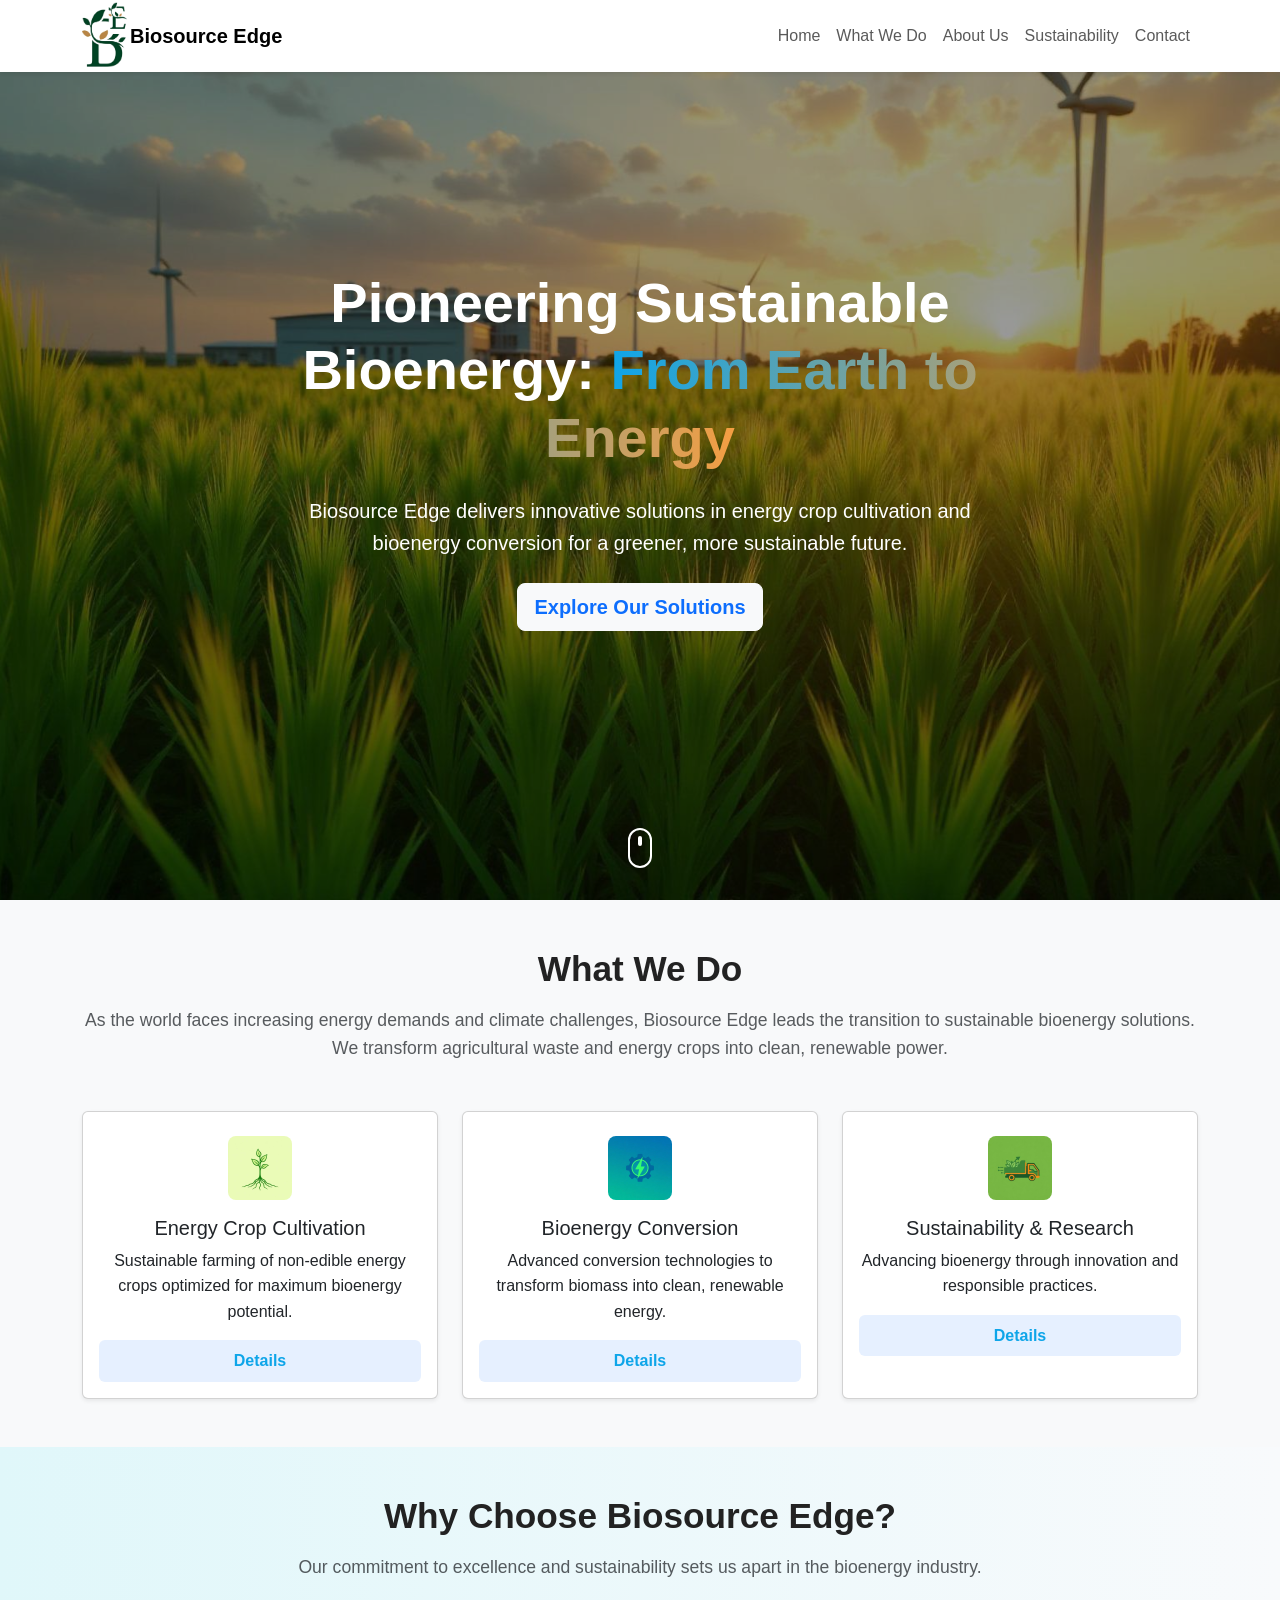
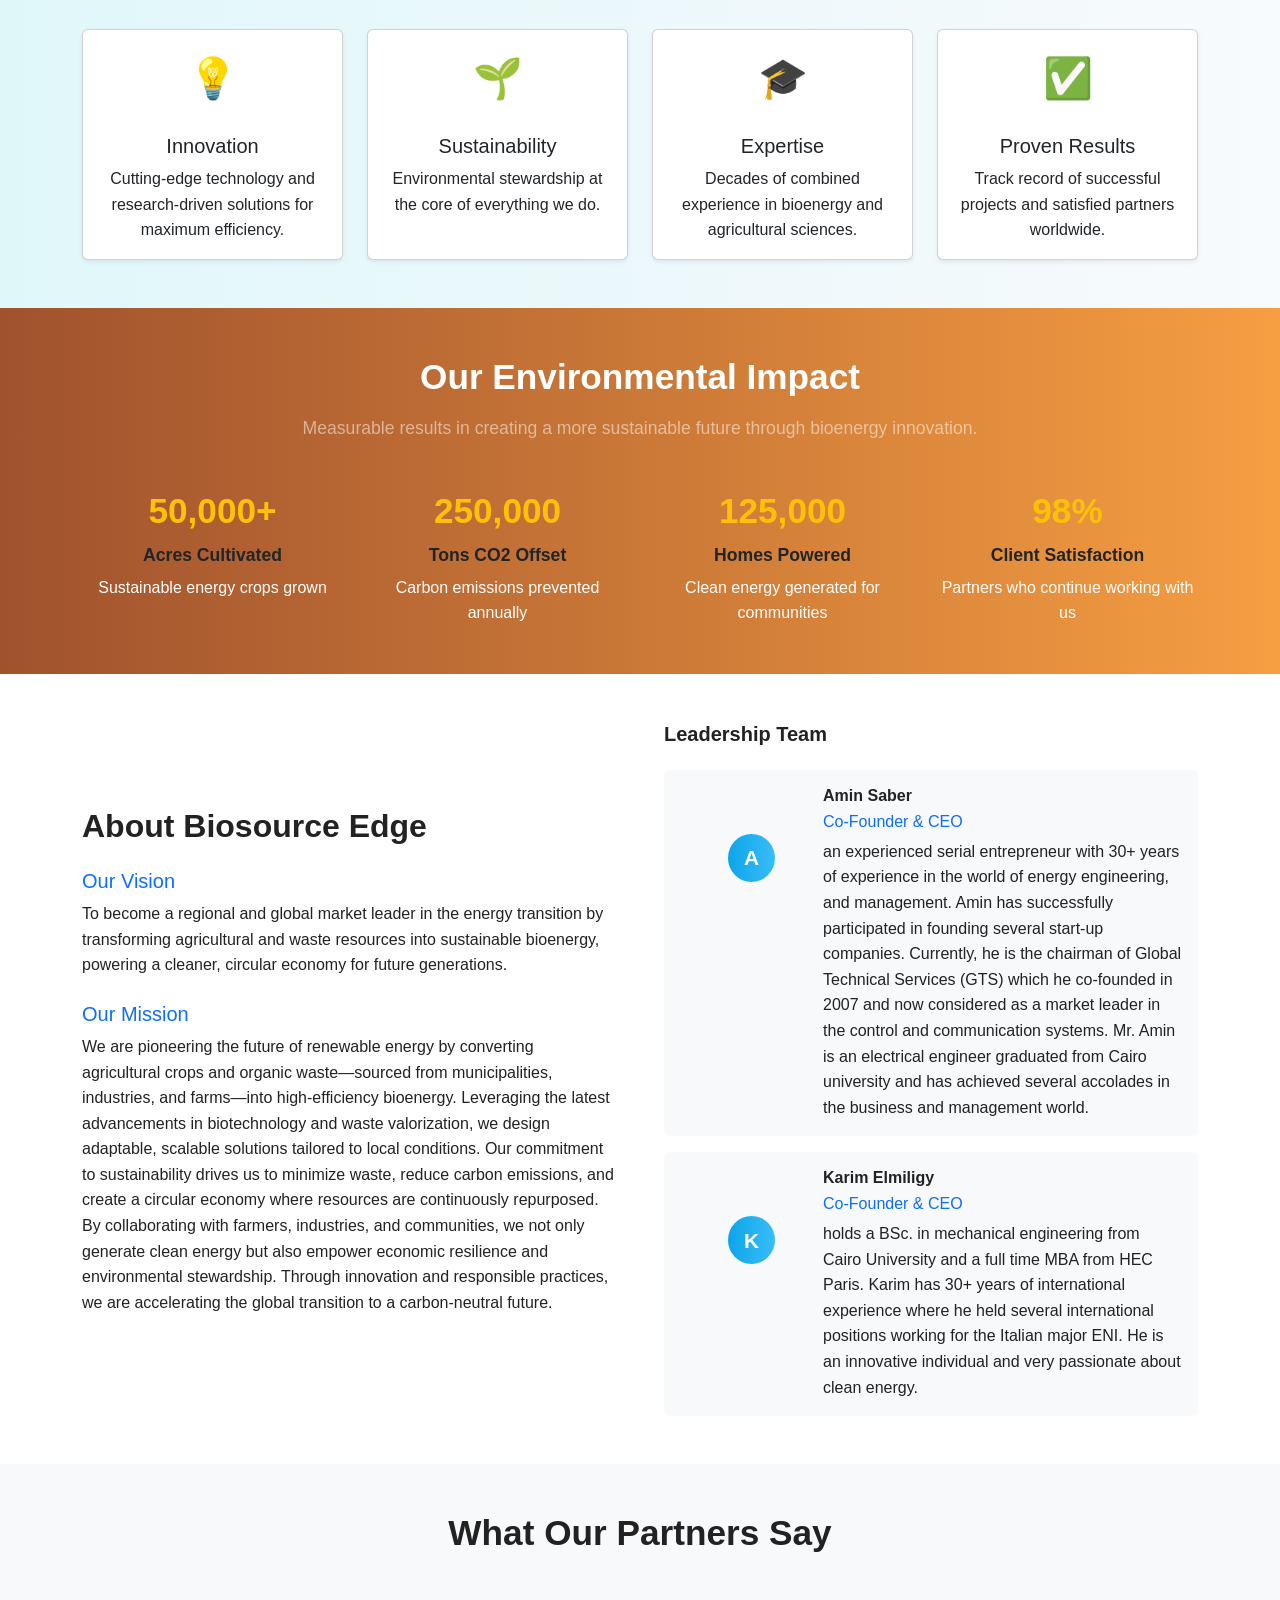
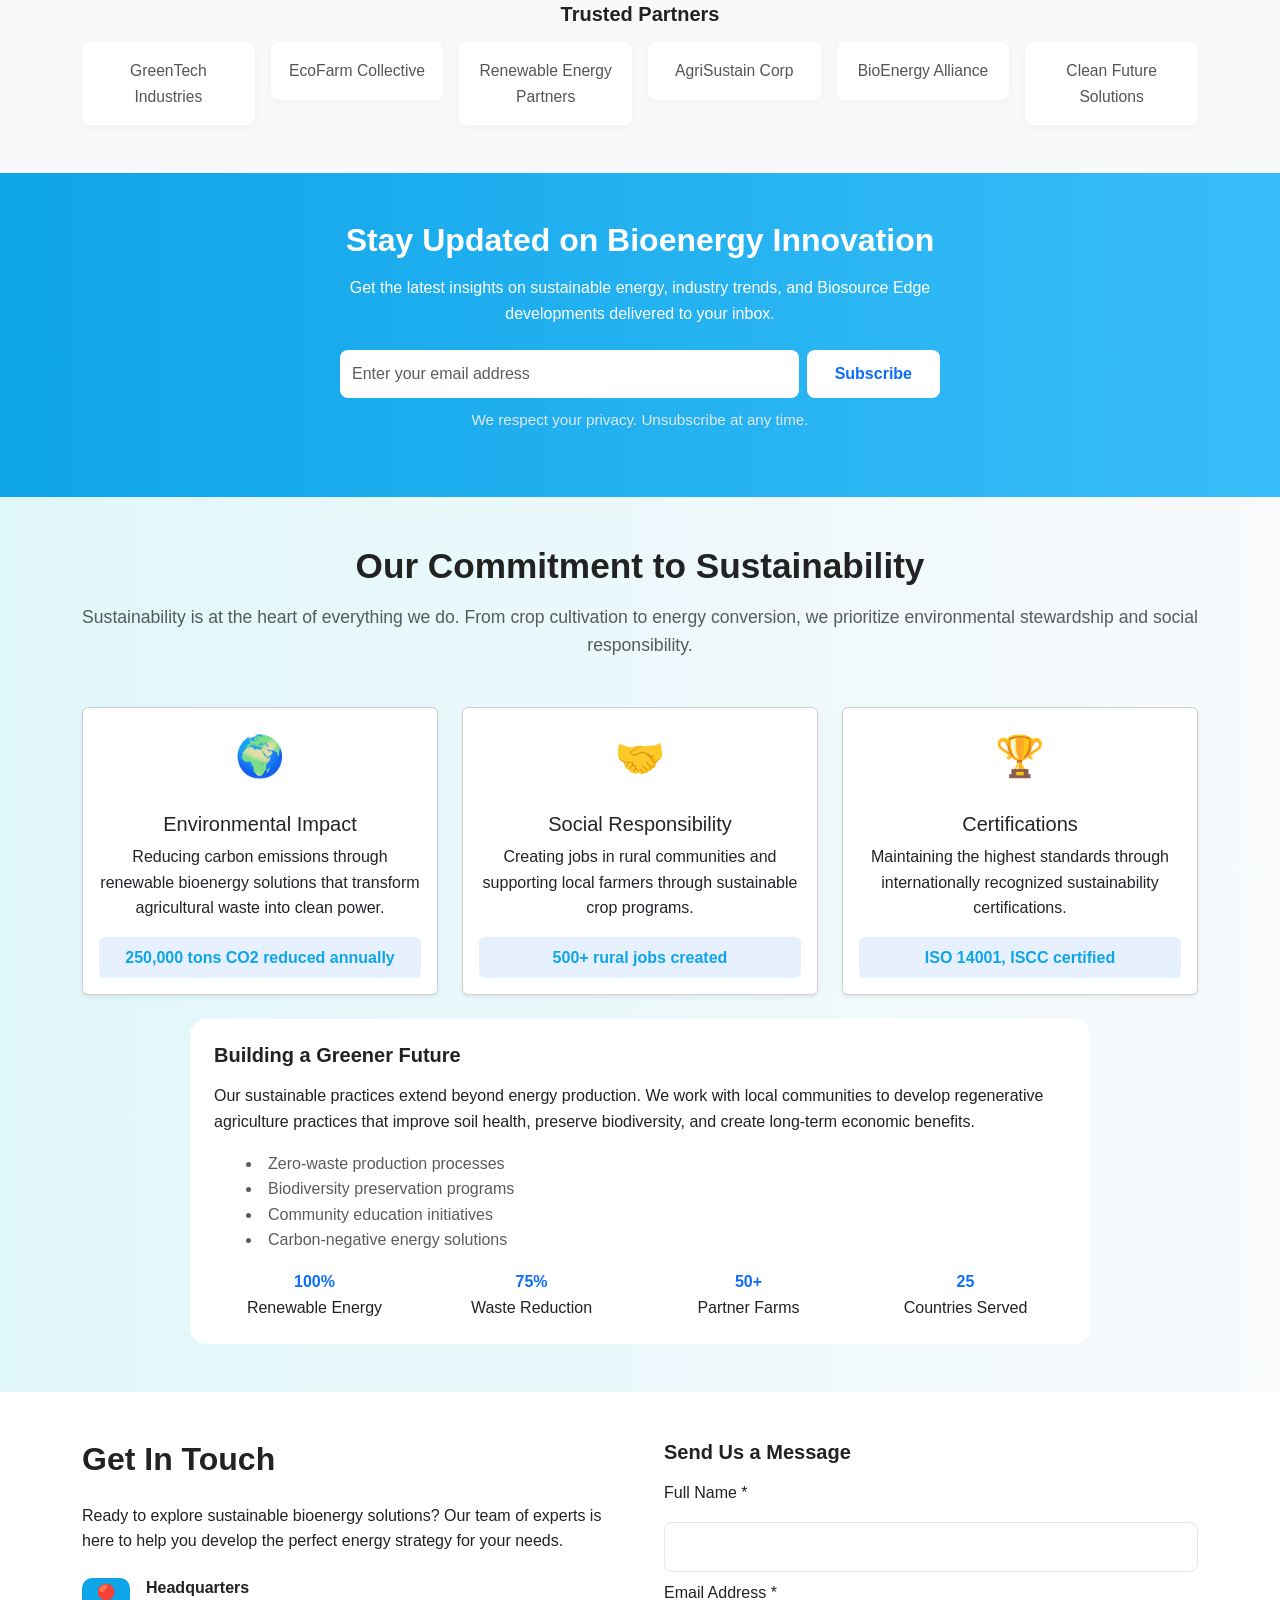
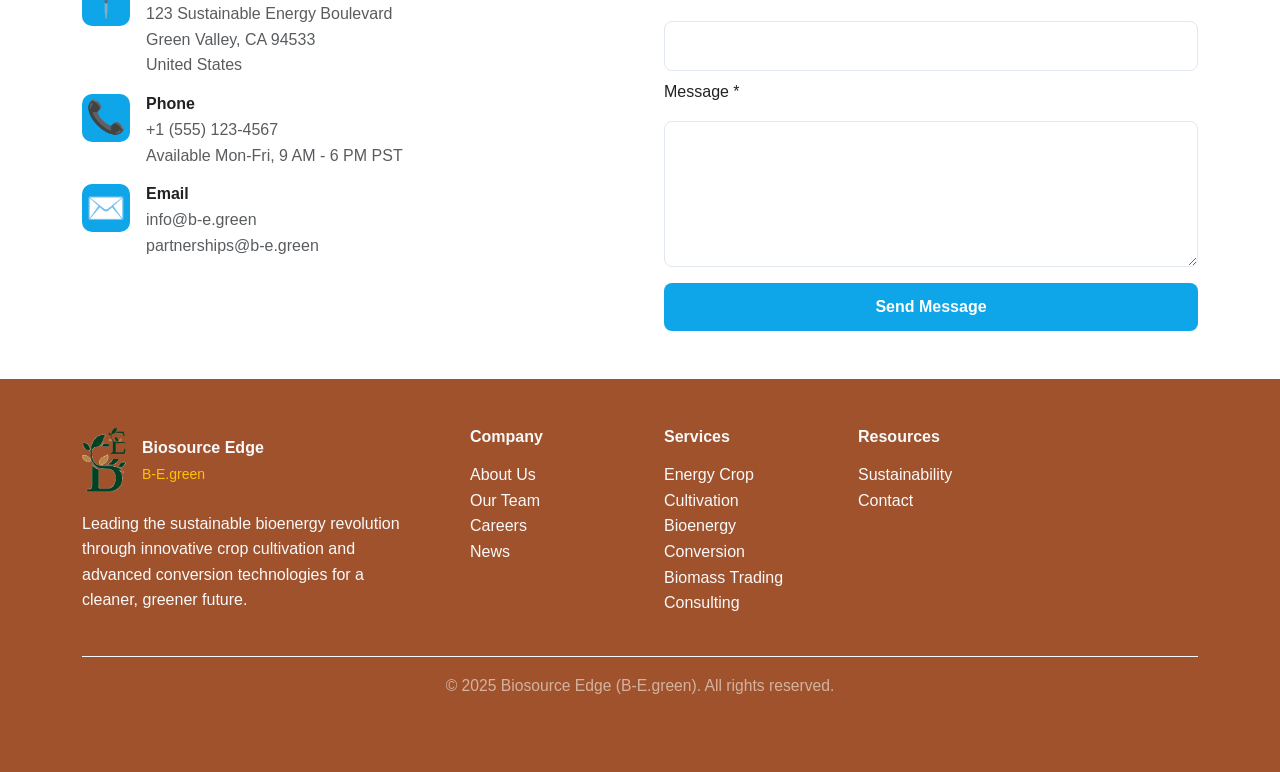
==== docs/index.html @ 40abf9aa "docs uploaded" ====
<!DOCTYPE html>
<html lang="en">

<head>
    <meta charset="UTF-8">
    <meta name="viewport" content="width=device-width, initial-scale=1.0">
    <title>Bioenergy Bloom</title>
    <!-- Bootstrap CSS -->
    <link href="https://cdn.jsdelivr.net/npm/bootstrap@5.3.2/dist/css/bootstrap.min.css" rel="stylesheet">
    
    <!-- Bootstrap Icons -->
    <link rel="stylesheet" href="https://cdn.jsdelivr.net/npm/bootstrap-icons@1.10.0/font/bootstrap-icons.css">
    <link rel="stylesheet" href="styles.css">
</head>

<body>
    <!-- Navigation Bar (Bootstrap) -->
    <nav class="navbar navbar-expand-lg bg-white shadow-sm fixed-top">
        <div class="container">
            <a class="navbar-brand d-flex align-items-center" href="#home">
                <!-- <span class="logo me-2">BE</span> -->
                <img src="assets/Biosource Logo.png" class="card-img-top mx-auto " alt="BE" style="width: 3rem;">
                <span>
                    <span class="fw-bold">Biosource Edge</span><br>
                    <!-- <span class="text-primary small">B-E.green</span> -->
                </span>
            </a>
            <button class="navbar-toggler" type="button" data-bs-toggle="collapse" data-bs-target="#mainNavbar"
                aria-controls="mainNavbar" aria-expanded="false" aria-label="Toggle navigation">
                <span class="navbar-toggler-icon"></span>
            </button>
            <div class="collapse navbar-collapse" id="mainNavbar">
                <ul class="navbar-nav ms-auto mb-2 mb-lg-0">
                    <li class="nav-item"><a class="nav-link" href="#home">Home</a></li>
                    <li class="nav-item"><a class="nav-link" href="#services">What We Do</a></li>
                    <li class="nav-item"><a class="nav-link" href="#about">About Us</a></li>
                    <li class="nav-item"><a class="nav-link" href="#sustainability">Sustainability</a></li>
                    <li class="nav-item"><a class="nav-link" href="#contact">Contact</a></li>
                </ul>
            </div>
        </div>
    </nav>

    <!-- Hero Section (Bootstrap) -->
    <section id="home" class="hero-section d-flex align-items-center justify-content-center"
        style="background-image: url('assets/hero-bioenergy.jpg');">
        <div class="hero-overlay"></div>
        <div class="container position-relative z-2 text-center text-white py-5">
            <div class="mx-auto" style="max-width: 700px;">
                <h1 class="display-4 fw-bold mb-4">Pioneering Sustainable Bioenergy: <span class="text-gradient">From
                        Earth to Energy</span></h1>
                <p class="lead mb-4">Biosource Edge delivers innovative solutions in energy crop cultivation and
                    bioenergy conversion for a greener, more sustainable future.</p>
                <button onclick="document.getElementById('services').scrollIntoView({behavior: 'smooth'});"
                    class="btn btn-lg btn-light text-primary fw-semibold">Explore Our Solutions</button>
            </div>
        </div>
        <div class="scroll-indicator">
            <div class="mouse">
                <div class="mouse-dot"></div>
            </div>
        </div>
    </section>

    <!-- Services Section (Bootstrap) -->
    <section id="services" class="services-section py-5 bg-light">
        <div class="container">
            <div class="section-header mb-5 text-center">
                <h2 class="fw-bold mb-3">What We Do</h2>
                <p class="text-muted">As the world faces increasing energy demands and climate challenges, Biosource
                    Edge leads the transition to sustainable bioenergy solutions. We transform agricultural waste and
                    energy crops into clean, renewable power.</p>
            </div>
            <div class="row g-4">
                <div class="col-md-6 col-lg-4">
                    <div class="card h-100 text-center shadow-sm">
                        <img src="assets/icon-cultivation.jpg" class="card-img-top mx-auto mt-4"
                            alt="Energy Crop Cultivation"
                            style="width:64px;height:64px;object-fit:cover;border-radius:8px;">
                        <div class="card-body">
                            <h5 class="card-title">Energy Crop Cultivation</h5>
                            <p class="card-text">Sustainable farming of non-edible energy crops optimized for maximum
                                bioenergy potential.</p>
                            <div class="sustainability-metrics bg-primary bg-opacity-10 rounded p-2 mt-2 fw-semibold" data-bs-toggle="modal" data-bs-target="#energyCropsModal">
                                Details</div>
                        </div>
                    </div>
                </div>
                <div class="col-md-6 col-lg-4">
                    <div class="card h-100 text-center shadow-sm">
                        <img src="assets/icon-conversion.jpg" class="card-img-top mx-auto mt-4"
                            alt="Bioenergy Conversion"
                            style="width:64px;height:64px;object-fit:cover;border-radius:8px;">
                        <div class="card-body">
                            <h5 class="card-title">Bioenergy Conversion</h5>
                            <p class="card-text">Advanced conversion technologies to transform biomass into clean,
                                renewable energy.</p>
                            <div class="sustainability-metrics bg-primary bg-opacity-10 rounded p-2 mt-2 fw-semibold" data-bs-toggle="modal" data-bs-target="#biomassEnergyModal">
                                Details</div>
                        </div>
                    </div>
                </div>
                <div class="col-md-6 col-lg-4">
                    <div class="card h-100 text-center shadow-sm">
                        <img src="assets/icon-supply.jpg" class="card-img-top mx-auto mt-4"
                            alt="Sustainability & Research"
                            style="width:64px;height:64px;object-fit:cover;border-radius:8px;">
                        <div class="card-body">
                            <h5 class="card-title">Sustainability & Research</h5>
                            <p class="card-text">Advancing bioenergy through innovation and responsible practices.</p>
                            <div class="sustainability-metrics bg-primary bg-opacity-10 rounded p-2 mt-2 fw-semibold" data-bs-toggle="modal" data-bs-target="#sustainabilityModal">
                                Details</div>
                        </div>
                    </div>
                </div>
                <!-- <div class="col-md-6 col-lg-3">
                    <div class="card h-100 text-center shadow-sm">
                        <img src="assets/icon-consulting.jpg" class="card-img-top mx-auto mt-4"
                            alt="Project Development & Consulting"
                            style="width:64px;height:64px;object-fit:cover;border-radius:8px;">
                        <div class="card-body">
                            <h5 class="card-title">Project Development & Consulting</h5>
                            <p class="card-text">Expert consulting services for bioenergy project development and
                                implementation.</p>
                            <div class="sustainability-metrics bg-primary bg-opacity-10 rounded p-2 mt-2 fw-semibold">
                                Details</div>
                        </div>
                    </div>
                </div> -->
            </div>
        </div>
    </section>

    <!-- Why Choose Us Section (Bootstrap) -->
    <section class="why-choose-section py-5 bg-white">
        <div class="container">
            <div class="section-header mb-5 text-center">
                <h2 class="fw-bold mb-3">Why Choose Biosource Edge?</h2>
                <p class="text-muted">Our commitment to excellence and sustainability sets us apart in the bioenergy
                    industry.</p>
            </div>
            <div class="row g-4">
                <div class="col-md-6 col-lg-3">
                    <div class="card h-100 text-center shadow-sm">
                        <div class="feature-icon display-5 mt-4">💡</div>
                        <div class="card-body">
                            <h5 class="card-title">Innovation</h5>
                            <p class="card-text">Cutting-edge technology and research-driven solutions for maximum
                                efficiency.</p>
                        </div>
                    </div>
                </div>
                <div class="col-md-6 col-lg-3">
                    <div class="card h-100 text-center shadow-sm">
                        <div class="feature-icon display-5 mt-4">🌱</div>
                        <div class="card-body">
                            <h5 class="card-title">Sustainability</h5>
                            <p class="card-text">Environmental stewardship at the core of everything we do.</p>
                        </div>
                    </div>
                </div>
                <div class="col-md-6 col-lg-3">
                    <div class="card h-100 text-center shadow-sm">
                        <div class="feature-icon display-5 mt-4">🎓</div>
                        <div class="card-body">
                            <h5 class="card-title">Expertise</h5>
                            <p class="card-text">Decades of combined experience in bioenergy and agricultural sciences.
                            </p>
                        </div>
                    </div>
                </div>
                <div class="col-md-6 col-lg-3">
                    <div class="card h-100 text-center shadow-sm">
                        <div class="feature-icon display-5 mt-4">✅</div>
                        <div class="card-body">
                            <h5 class="card-title">Proven Results</h5>
                            <p class="card-text">Track record of successful projects and satisfied partners worldwide.
                            </p>
                        </div>
                    </div>
                </div>
            </div>
        </div>
    </section>

    <!-- Impact Section (Bootstrap) -->
    <section class="impact-section py-5 text-white"
        style="background: linear-gradient(90deg, #a0522d 0%, #f59e42 100%);">
        <div class="container">
            <div class="section-header mb-5 text-center">
                <h2 class="fw-bold mb-3">Our Environmental Impact</h2>
                <p class="text-white-50">Measurable results in creating a more sustainable future through bioenergy
                    innovation.</p>
            </div>
            <div class="row g-4">
                <div class="col-md-6 col-lg-3">
                    <div class="card h-100 text-center bg-transparent border-0">
                        <div class="impact-number display-5 fw-bold text-warning">50,000+</div>
                        <div class="impact-label fw-semibold">Acres Cultivated</div>
                        <div class="impact-desc">Sustainable energy crops grown</div>
                    </div>
                </div>
                <div class="col-md-6 col-lg-3">
                    <div class="card h-100 text-center bg-transparent border-0">
                        <div class="impact-number display-5 fw-bold text-warning">250,000</div>
                        <div class="impact-label fw-semibold">Tons CO2 Offset</div>
                        <div class="impact-desc">Carbon emissions prevented annually</div>
                    </div>
                </div>
                <div class="col-md-6 col-lg-3">
                    <div class="card h-100 text-center bg-transparent border-0">
                        <div class="impact-number display-5 fw-bold text-warning">125,000</div>
                        <div class="impact-label fw-semibold">Homes Powered</div>
                        <div class="impact-desc">Clean energy generated for communities</div>
                    </div>
                </div>
                <div class="col-md-6 col-lg-3">
                    <div class="card h-100 text-center bg-transparent border-0">
                        <div class="impact-number display-5 fw-bold text-warning">98%</div>
                        <div class="impact-label fw-semibold">Client Satisfaction</div>
                        <div class="impact-desc">Partners who continue working with us</div>
                    </div>
                </div>
            </div>
        </div>
    </section>

    <!-- About Section (Bootstrap) -->
    <section id="about" class="about-section py-5 bg-white">
        <div class="container">
            <div class="row g-5 align-items-center">
                <div class="col-lg-6">
                    <h2 class="fw-bold mb-4">About Biosource Edge</h2>
                    <div class="mb-4">
                        <h5 class="text-primary mb-2">Our Vision</h5>
                        <p>To become a regional and global market leader in the energy transition by transforming agricultural and waste resources into sustainable bioenergy, powering a cleaner, circular economy for future generations.</p>
                    </div>
                    <div>
                        <h5 class="text-primary mb-2">Our Mission</h5>
                        <p>We are pioneering the future of renewable energy by converting agricultural crops and organic waste—sourced from municipalities, industries, and farms—into high-efficiency bioenergy. Leveraging the latest advancements in biotechnology and waste valorization, we design adaptable, scalable solutions tailored to local conditions. Our commitment to sustainability drives us to minimize waste, reduce carbon emissions, and create a circular economy where resources are continuously repurposed. By collaborating with farmers, industries, and communities, we not only generate clean energy but also empower economic resilience and environmental stewardship. Through innovation and responsible practices, we are accelerating the global transition to a carbon-neutral future.</p>
                    </div>
                </div>
                <div class="col-lg-6">
                    <h5 class="fw-bold mb-4">Leadership Team</h5>
                    <div class="d-flex align-items-start mb-3 bg-light rounded p-3">
                        <div class="team-avatar m-5">A</div>
                        <div>
                            <h6 class="fw-semibold mb-1">Amin Saber</h6>
                            <div class="text-primary mb-1">Co-Founder & CEO</div>
                            <div>an experienced serial entrepreneur with 30+ years of experience in the world of energy engineering, and management. Amin has successfully participated in founding several start-up companies. Currently, he is the chairman of Global Technical Services (GTS) which he co-founded in 2007 and now considered as a market leader in the control and communication systems.  Mr. Amin is an electrical engineer graduated from Cairo university and has achieved several accolades in the business and management world.</div>
                        </div>
                    </div>
                    <div class="d-flex align-items-start bg-light rounded p-3">
                        <div class="team-avatar m-5">K</div>
                        <div>
                            <h6 class="fw-semibold mb-1">Karim Elmiligy</h6>
                            <div class="text-primary mb-1">Co-Founder & CEO</div>
                            <div>holds a BSc. in mechanical engineering from Cairo University and a full time MBA from HEC Paris. Karim has 30+ years of international experience where he held several international positions working for the Italian major ENI. He is an innovative individual and very passionate about clean energy.</div>
                        </div>
                    </div>
                </div>
            </div>
        </div>
    </section>

    <!-- Testimonials Section (Bootstrap) -->
    <section class="testimonials-section py-5 bg-light">
        <div class="container">
            <div class="section-header mb-5 text-center">
                <h2 class="fw-bold mb-3">What Our Partners Say</h2>
                <!-- <p class="text-muted">Hear from the organizations we've helped transform their energy future.</p> -->
            </div>
            <!-- <div class="row g-4 mb-4">
                <div class="col-md-4">
                    <div class="card h-100 shadow-sm">
                        <div class="card-body">
                            <div class="testimonial-rating text-warning mb-2">★★★★★</div>
                            <p class="card-text">"Biosource Edge transformed our agricultural waste into a valuable
                                energy resource. Their expertise and professionalism exceeded our expectations."</p>
                            <div class="testimonial-author mt-3">Sarah Johnson<br><span
                                    class="testimonial-company text-primary">GreenTech Industries</span></div>
                        </div>
                    </div>
                </div>
                <div class="col-md-4">
                    <div class="card h-100 shadow-sm">
                        <div class="card-body">
                            <div class="testimonial-rating text-warning mb-2">★★★★★</div>
                            <p class="card-text">"The sustainable solutions provided by Biosource Edge have
                                significantly reduced our carbon footprint while improving our bottom line."</p>
                            <div class="testimonial-author mt-3">Michael Chen<br><span
                                    class="testimonial-company text-primary">EcoFarm Collective</span></div>
                        </div>
                    </div>
                </div>
                <div class="col-md-4">
                    <div class="card h-100 shadow-sm">
                        <div class="card-body">
                            <div class="testimonial-rating text-warning mb-2">★★★★★</div>
                            <p class="card-text">"Their innovative approach to bioenergy conversion has revolutionized
                                how we think about renewable energy in agriculture."</p>
                            <div class="testimonial-author mt-3">Dr. Amanda Rodriguez<br><span
                                    class="testimonial-company text-primary">Sustainable Energy Research
                                    Institute</span></div>
                        </div>
                    </div>
                </div>
            </div> -->
            <div class="partners-section text-center">
                <h5 class="fw-bold mb-3">Trusted Partners</h5>
                <div class="row g-3 justify-content-center">
                    <div class="col-6 col-md-2">
                        <div class="partner-card">GreenTech Industries</div>
                    </div>
                    <div class="col-6 col-md-2">
                        <div class="partner-card">EcoFarm Collective</div>
                    </div>
                    <div class="col-6 col-md-2">
                        <div class="partner-card">Renewable Energy Partners</div>
                    </div>
                    <div class="col-6 col-md-2">
                        <div class="partner-card">AgriSustain Corp</div>
                    </div>
                    <div class="col-6 col-md-2">
                        <div class="partner-card">BioEnergy Alliance</div>
                    </div>
                    <div class="col-6 col-md-2">
                        <div class="partner-card">Clean Future Solutions</div>
                    </div>
                </div>
            </div>
        </div>
    </section>

    <!-- News Section (Bootstrap) -->
    <!-- <section class="news-section py-5 bg-white">
        <div class="container">
            <div class="section-header mb-5 text-center">
                <h2 class="fw-bold mb-3">Latest News & Insights</h2>
                <p class="text-muted">Stay updated with our latest developments and industry insights.</p>
            </div>
            <div class="row g-4">
                <div class="col-md-4">
                    <div class="card h-100 shadow-sm cursor-pointer">
                        <div class="card-body">
                            <div class="news-category bg-primary text-white px-3 py-1 rounded-pill mb-2 d-inline-block">
                                Expansion</div>
                            <h5 class="card-title">Biosource Edge Expands Operations to Three New Regions</h5>
                            <p class="card-text">Our sustainable bioenergy solutions are now available in additional
                                markets, bringing clean energy closer to more communities.</p>
                            <div class="news-meta d-flex justify-content-between align-items-center">
                                <span class="text-muted">March 15, 2024</span>
                                <span class="text-primary read-more">Read More →</span>
                            </div>
                        </div>
                    </div>
                </div>
                <div class="col-md-4">
                    <div class="card h-100 shadow-sm cursor-pointer">
                        <div class="card-body">
                            <div class="news-category bg-primary text-white px-3 py-1 rounded-pill mb-2 d-inline-block">
                                Innovation</div>
                            <h5 class="card-title">Breakthrough in Energy Crop Yield Technology</h5>
                            <p class="card-text">New cultivation techniques increase biomass yield by 40% while
                                maintaining soil health and biodiversity.</p>
                            <div class="news-meta d-flex justify-content-between align-items-center">
                                <span class="text-muted">February 28, 2024</span>
                                <span class="text-primary read-more">Read More →</span>
                            </div>
                        </div>
                    </div>
                </div>
                <div class="col-md-4">
                    <div class="card h-100 shadow-sm cursor-pointer">
                        <div class="card-body">
                            <div class="news-category bg-primary text-white px-3 py-1 rounded-pill mb-2 d-inline-block">
                                Partnership</div>
                            <h5 class="card-title">Partnership with Leading Agricultural Universities</h5>
                            <p class="card-text">Collaborative research program launched to advance bioenergy conversion
                                efficiency and sustainability practices.</p>
                            <div class="news-meta d-flex justify-content-between align-items-center">
                                <span class="text-muted">February 10, 2024</span>
                                <span class="text-primary read-more">Read More →</span>
                            </div>
                        </div>
                    </div>
                </div>
            </div>
        </div>
    </section> -->

    <!-- Newsletter Section (Bootstrap) -->
    <section class="newsletter-section py-5 bg-primary text-white text-center">
        <div class="container">
            <div class="newsletter-content mx-auto" style="max-width:600px;">
                <h2 class="fw-bold mb-3">Stay Updated on Bioenergy Innovation</h2>
                <p class="mb-4">Get the latest insights on sustainable energy, industry trends, and Biosource Edge
                    developments delivered to your inbox.</p>
                <form id="newsletter-form" class="newsletter-form d-flex gap-2 justify-content-center mb-2">
                    <input type="email" id="newsletter-email" class="form-control"
                        placeholder="Enter your email address" required>
                    <button type="submit" class="btn btn-light text-primary fw-semibold">Subscribe</button>
                </form>
                <p class="newsletter-privacy small">We respect your privacy. Unsubscribe at any time.</p>
                <div id="newsletter-success" class="newsletter-success bg-white bg-opacity-10 rounded p-4 mt-3"
                    style="display:none;">
                    <div class="newsletter-check display-4 mb-2">✓</div>
                    <h3 class="fw-bold mb-2">Thank You!</h3>
                    <p>You've successfully subscribed to our newsletter.</p>
                </div>
            </div>
        </div>
    </section>

    <!-- Sustainability Section (Bootstrap) -->
    <section id="sustainability" class="sustainability-section py-5 bg-light">
        <div class="container">
            <div class="section-header mb-5 text-center">
                <h2 class="fw-bold mb-3">Our Commitment to Sustainability</h2>
                <p class="text-muted">Sustainability is at the heart of everything we do. From crop cultivation to
                    energy conversion, we prioritize environmental stewardship and social responsibility.</p>
            </div>
            <div class="row g-4 mb-4">
                <div class="col-md-4">
                    <div class="card h-100 text-center shadow-sm">
                        <div class="sustainability-icon display-5 mt-4">🌍</div>
                        <div class="card-body">
                            <h5 class="card-title">Environmental Impact</h5>
                            <p class="card-text">Reducing carbon emissions through renewable bioenergy solutions that
                                transform agricultural waste into clean power.</p>
                            <div class="sustainability-metrics bg-primary bg-opacity-10 rounded p-2 mt-2 fw-semibold">
                                250,000 tons CO2 reduced annually</div>
                        </div>
                    </div>
                </div>
                <div class="col-md-4">
                    <div class="card h-100 text-center shadow-sm">
                        <div class="sustainability-icon display-5 mt-4">🤝</div>
                        <div class="card-body">
                            <h5 class="card-title">Social Responsibility</h5>
                            <p class="card-text">Creating jobs in rural communities and supporting local farmers through
                                sustainable crop programs.</p>
                            <div class="sustainability-metrics bg-primary bg-opacity-10 rounded p-2 mt-2 fw-semibold">
                                500+ rural jobs created</div>
                        </div>
                    </div>
                </div>
                <div class="col-md-4">
                    <div class="card h-100 text-center shadow-sm">
                        <div class="sustainability-icon display-5 mt-4">🏆</div>
                        <div class="card-body">
                            <h5 class="card-title">Certifications</h5>
                            <p class="card-text">Maintaining the highest standards through internationally recognized
                                sustainability certifications.</p>
                            <div class="sustainability-metrics bg-primary bg-opacity-10 rounded p-2 mt-2 fw-semibold">
                                ISO 14001, ISCC certified</div>
                        </div>
                    </div>
                </div>
            </div>
            <div class="sustainability-impact bg-white rounded-4 p-4 mt-4 mx-auto" style="max-width:900px;">
                <h5 class="fw-bold mb-3">Building a Greener Future</h5>
                <p class="mb-3">Our sustainable practices extend beyond energy production. We work with local
                    communities to develop regenerative agriculture practices that improve soil health, preserve
                    biodiversity, and create long-term economic benefits.</p>
                <ul class="mb-3 text-muted">
                    <li>Zero-waste production processes</li>
                    <li>Biodiversity preservation programs</li>
                    <li>Community education initiatives</li>
                    <li>Carbon-negative energy solutions</li>
                </ul>
                <div class="row g-3">
                    <div class="col-6 col-md-3 text-center"><span class="fw-bold text-primary">100%</span><br>Renewable
                        Energy</div>
                    <div class="col-6 col-md-3 text-center"><span class="fw-bold text-primary">75%</span><br>Waste
                        Reduction</div>
                    <div class="col-6 col-md-3 text-center"><span class="fw-bold text-primary">50+</span><br>Partner
                        Farms</div>
                    <div class="col-6 col-md-3 text-center"><span class="fw-bold text-primary">25</span><br>Countries
                        Served</div>
                </div>
            </div>
        </div>
    </section>

    <!-- Contact Section (Bootstrap) -->
    <section id="contact" class="contact-section py-5 bg-white">
        <div class="container">
            <div class="row g-5">
                <div class="col-lg-6">
                    <h2 class="fw-bold mb-4">Get In Touch</h2>
                    <p class="mb-4">Ready to explore sustainable bioenergy solutions? Our team of experts is here to
                        help you develop the perfect energy strategy for your needs.</p>
                    <div class="contact-details mt-4">
                        <div class="d-flex align-items-start mb-3">
                            <div class="contact-icon me-3">📍</div>
                            <div>
                                <h6 class="fw-semibold mb-1">Headquarters</h6>
                                <div class="text-muted">123 Sustainable Energy Boulevard<br>Green Valley, CA
                                    94533<br>United States</div>
                            </div>
                        </div>
                        <div class="d-flex align-items-start mb-3">
                            <div class="contact-icon me-3">📞</div>
                            <div>
                                <h6 class="fw-semibold mb-1">Phone</h6>
                                <div class="text-muted">+1 (555) 123-4567<br>Available Mon-Fri, 9 AM - 6 PM PST</div>
                            </div>
                        </div>
                        <div class="d-flex align-items-start mb-3">
                            <div class="contact-icon me-3">✉️</div>
                            <div>
                                <h6 class="fw-semibold mb-1">Email</h6>
                                <div class="text-muted">info@b-e.green<br>partnerships@b-e.green</div>
                            </div>
                        </div>
                    </div>
                </div>
                <div class="col-lg-6">
                    <h5 class="fw-bold mb-3">Send Us a Message</h5>
                    <form id="contact-form" class="contact-form d-flex flex-column gap-2">
                        <label for="name" class="form-label">Full Name *</label>
                        <input type="text" id="name" name="name" class="form-control" required>
                        <label for="email" class="form-label">Email Address *</label>
                        <input type="email" id="email" name="email" class="form-control" required>
                        <label for="message" class="form-label">Message *</label>
                        <textarea id="message" name="message" rows="5" class="form-control" required></textarea>
                        <button type="submit" class="btn btn-primary fw-semibold mt-2">Send Message</button>
                    </form>
                    <div id="contact-success"
                        class="contact-success bg-primary bg-opacity-10 rounded p-4 mt-3 text-center"
                        style="display:none;">
                        <div class="contact-check display-4 mb-2 text-primary">✓</div>
                        <h4 class="fw-bold mb-2">Message Sent!</h4>
                        <p>Thank you for contacting us. We'll get back to you within 24 hours.</p>
                    </div>
                </div>
            </div>
        </div>
    </section>

    <!-- Footer Section (Bootstrap) -->
    <footer class="footer-section py-5 bg-brown text-light">
        <div class="container">
            <div class="row g-5 align-items-start">
                <div class="col-lg-4 mb-4 mb-lg-0">
                    <div class="footer-brand d-flex align-items-center mb-3">
                        <img src="assets/Biosource Logo.png" class="card-img-top " alt="BE" style="width: 3rem;">

                        <span>
                            <span class="fw-bold">Biosource Edge</span><br>
                            <span class="text-warning small">B-E.green</span>
                        </span>
                    </div>
                    <p>Leading the sustainable bioenergy revolution through innovative crop cultivation and advanced
                        conversion technologies for a cleaner, greener future.</p>
                    <!-- <div class="footer-social d-flex gap-2 mt-3">
                        <a href="#" class="social-link btn btn-light text-primary fw-bold">L</a>
                        <a href="#" class="social-link btn btn-light text-primary fw-bold">T</a>
                        <a href="#" class="social-link btn btn-light text-primary fw-bold">F</a>
                        <a href="#" class="social-link btn btn-light text-primary fw-bold">I</a>
                    </div> -->
                </div>
                <div class="col-lg-2">
                    <h6 class="fw-bold mb-3">Company</h6>
                    <ul class="list-unstyled">
                        <li><a href="#about" class="text-light text-decoration-none">About Us</a></li>
                        <li><a href="#about" class="text-light text-decoration-none">Our Team</a></li>
                        <li><a href="#contact" class="text-light text-decoration-none">Careers</a></li>
                        <li><a href="#news" class="text-light text-decoration-none">News</a></li>
                    </ul>
                </div>
                <div class="col-lg-2">
                    <h6 class="fw-bold mb-3">Services</h6>
                    <ul class="list-unstyled">
                        <li><a href="#services" class="text-light text-decoration-none">Energy Crop Cultivation</a></li>
                        <li><a href="#services" class="text-light text-decoration-none">Bioenergy Conversion</a></li>
                        <li><a href="#services" class="text-light text-decoration-none">Biomass Trading</a></li>
                        <li><a href="#services" class="text-light text-decoration-none">Consulting</a></li>
                    </ul>
                </div>
                <div class="col-lg-2">
                    <h6 class="fw-bold mb-3">Resources</h6>
                    <ul class="list-unstyled">
                        <li><a href="#sustainability" class="text-light text-decoration-none">Sustainability</a></li>
                        <!-- <li><a href="#testimonials" class="text-light text-decoration-none">Case Studies</a></li>
                        <li><a href="#news" class="text-light text-decoration-none">Blog</a></li> -->
                        <li><a href="#contact" class="text-light text-decoration-none">Contact</a></li>
                    </ul>
                </div>
            </div>
            <div class="footer-bottom border-top border-light pt-3 mt-4 text-center">
                <p class="mb-2">&copy; 2025 Biosource Edge (B-E.green). All rights reserved.</p>
                <!-- <div class="footer-policies d-flex gap-3 justify-content-center ">
                    <a href="#" class="text-light text-decoration-none">Privacy Policy</a>
                    <a href="#" class="text-light text-decoration-none">Terms of Service</a>
                    <a href="#" class="text-light text-decoration-none">Cookie Policy</a>
                </div> -->
            </div>
        </div>
    </footer>
    <!--
  <section id="services" class="services-section">
    <div class="section-header">
      <h2>What We Do</h2>
      <p>As the world faces increasing energy demands and climate challenges, Biosource Edge leads the transition to sustainable bioenergy solutions. We transform agricultural waste and energy crops into clean, renewable power.</p>
    </div>
    <div class="services-grid">
      <div class="service-card">
        <img src="assets/icon-cultivation.jpg" alt="Energy Crop Cultivation">
        <h3>Energy Crop Cultivation</h3>
        <p>Sustainable farming of non-edible energy crops optimized for maximum bioenergy potential.</p>
      </div>
      <div class="service-card">
        <img src="assets/icon-conversion.jpg" alt="Bioenergy Conversion">
        <h3>Bioenergy Conversion</h3>
        <p>Advanced conversion technologies to transform biomass into clean, renewable energy.</p>
      </div>
      <div class="service-card">
        <img src="assets/icon-supply.jpg" alt="Biomass Supply & Trading">
        <h3>Biomass Supply & Trading</h3>
        <p>Reliable supply chain management and trading of premium biomass materials.</p>
      </div>
      <div class="service-card">
        <img src="assets/icon-consulting.jpg" alt="Project Development & Consulting">
        <h3>Project Development & Consulting</h3>
        <p>Expert consulting services for bioenergy project development and implementation.</p>
      </div>
    </div>
  </section>

  <section class="why-choose-section">
    <div class="section-header">
      <h2>Why Choose Biosource Edge?</h2>
      <p>Our commitment to excellence and sustainability sets us apart in the bioenergy industry.</p>
    </div>
    <div class="features-grid">
      <div class="feature-card"><div class="feature-icon">💡</div><h3>Innovation</h3><p>Cutting-edge technology and research-driven solutions for maximum efficiency.</p></div>
      <div class="feature-card"><div class="feature-icon">🌱</div><h3>Sustainability</h3><p>Environmental stewardship at the core of everything we do.</p></div>
      <div class="feature-card"><div class="feature-icon">🎓</div><h3>Expertise</h3><p>Decades of combined experience in bioenergy and agricultural sciences.</p></div>
      <div class="feature-card"><div class="feature-icon">✅</div><h3>Proven Results</h3><p>Track record of successful projects and satisfied partners worldwide.</p></div>
    </div>
  </section>

  <section class="impact-section">
    <div class="section-header">
      <h2>Our Environmental Impact</h2>
      <p>Measurable results in creating a more sustainable future through bioenergy innovation.</p>
    </div>
    <div class="impact-grid">
      <div class="impact-card"><div class="impact-number">50,000+</div><div class="impact-label">Acres Cultivated</div><div class="impact-desc">Sustainable energy crops grown</div></div>
      <div class="impact-card"><div class="impact-number">250,000</div><div class="impact-label">Tons CO2 Offset</div><div class="impact-desc">Carbon emissions prevented annually</div></div>
      <div class="impact-card"><div class="impact-number">125,000</div><div class="impact-label">Homes Powered</div><div class="impact-desc">Clean energy generated for communities</div></div>
      <div class="impact-card"><div class="impact-number">98%</div><div class="impact-label">Client Satisfaction</div><div class="impact-desc">Partners who continue working with us</div></div>
    </div>
  </section>

  <section id="about" class="about-section">
    <div class="about-grid">
      <div class="about-content">
        <h2>About Biosource Edge</h2>
        <div class="about-vision">
          <h3>Our Vision</h3>
          <p>To lead the global transition to sustainable bioenergy by transforming agricultural resources into clean, renewable power that benefits both communities and the environment.</p>
        </div>
        <div class="about-mission">
          <h3>Our Mission</h3>
          <p>We develop innovative bioenergy solutions through sustainable crop cultivation, advanced conversion technologies, and strategic partnerships to create a carbon-neutral energy future.</p>
        </div>
      </div>
      <div class="about-team">
        <h3>Leadership Team</h3>
        <div class="team-member">
          <div class="team-avatar">A</div>
          <div>
            <h4>Amin</h4>
            <p class="team-role">Co-Founder & CEO</p>
            <p>Visionary leader with expertise in sustainable agriculture and bioenergy systems.</p>
          </div>
        </div>
        <div class="team-member">
          <div class="team-avatar">K</div>
          <div>
            <h4>Karim</h4>
            <p class="team-role">Co-Founder & CTO</p>
            <p>Technology innovator specializing in biomass conversion and renewable energy.</p>
          </div>
        </div>
      </div>
    </div>
  </section>

  <section class="testimonials-section">
    <div class="section-header">
      <h2>What Our Partners Say</h2>
      <p>Hear from the organizations we've helped transform their energy future.</p>
    </div>
    <div class="testimonials-grid">
      <div class="testimonial-card">
        <div class="testimonial-rating">★★★★★</div>
        <p>"Biosource Edge transformed our agricultural waste into a valuable energy resource. Their expertise and professionalism exceeded our expectations."</p>
        <div class="testimonial-author">Sarah Johnson<br><span class="testimonial-company">GreenTech Industries</span></div>
      </div>
      <div class="testimonial-card">
        <div class="testimonial-rating">★★★★★</div>
        <p>"The sustainable solutions provided by Biosource Edge have significantly reduced our carbon footprint while improving our bottom line."</p>
        <div class="testimonial-author">Michael Chen<br><span class="testimonial-company">EcoFarm Collective</span></div>
      </div>
      <div class="testimonial-card">
        <div class="testimonial-rating">★★★★★</div>
        <p>"Their innovative approach to bioenergy conversion has revolutionized how we think about renewable energy in agriculture."</p>
        <div class="testimonial-author">Dr. Amanda Rodriguez<br><span class="testimonial-company">Sustainable Energy Research Institute</span></div>
      </div>
    </div>
    <div class="partners-section">
      <h3>Trusted Partners</h3>
      <div class="partners-grid">
        <div class="partner-card">GreenTech Industries</div>
        <div class="partner-card">EcoFarm Collective</div>
        <div class="partner-card">Renewable Energy Partners</div>
        <div class="partner-card">AgriSustain Corp</div>
        <div class="partner-card">BioEnergy Alliance</div>
        <div class="partner-card">Clean Future Solutions</div>
      </div>
    </div>
  </section>

  <section class="news-section">
    <div class="section-header">
      <h2>Latest News & Insights</h2>
      <p>Stay updated with our latest developments and industry insights.</p>
    </div>
    <div class="news-grid">
      <div class="news-card">
        <div class="news-category">Expansion</div>
        <h3>Biosource Edge Expands Operations to Three New Regions</h3>
        <p>Our sustainable bioenergy solutions are now available in additional markets, bringing clean energy closer to more communities.</p>
        <div class="news-meta">March 15, 2024 <span class="read-more">Read More →</span></div>
      </div>
      <div class="news-card">
        <div class="news-category">Innovation</div>
        <h3>Breakthrough in Energy Crop Yield Technology</h3>
        <p>New cultivation techniques increase biomass yield by 40% while maintaining soil health and biodiversity.</p>
        <div class="news-meta">February 28, 2024 <span class="read-more">Read More →</span></div>
      </div>
      <div class="news-card">
        <div class="news-category">Partnership</div>
        <h3>Partnership with Leading Agricultural Universities</h3>
        <p>Collaborative research program launched to advance bioenergy conversion efficiency and sustainability practices.</p>
        <div class="news-meta">February 10, 2024 <span class="read-more">Read More →</span></div>
      </div>
    </div>
  </section>

  <section class="newsletter-section">
    <div class="newsletter-content">
      <h2>Stay Updated on Bioenergy Innovation</h2>
      <p>Get the latest insights on sustainable energy, industry trends, and Biosource Edge developments delivered to your inbox.</p>
      <form id="newsletter-form" class="newsletter-form">
        <input type="email" id="newsletter-email" placeholder="Enter your email address" required>
        <button type="submit">Subscribe</button>
      </form>
      <p class="newsletter-privacy">We respect your privacy. Unsubscribe at any time.</p>
      <div id="newsletter-success" class="newsletter-success" style="display:none;">
        <div class="newsletter-check">✓</div>
        <h3>Thank You!</h3>
        <p>You've successfully subscribed to our newsletter.</p>
      </div>
    </div>
  </section>

  <section id="sustainability" class="sustainability-section">
    <div class="section-header">
      <h2>Our Commitment to Sustainability</h2>
      <p>Sustainability is at the heart of everything we do. From crop cultivation to energy conversion, we prioritize environmental stewardship and social responsibility.</p>
    </div>
    <div class="sustainability-grid">
      <div class="sustainability-card">
        <div class="sustainability-icon">🌍</div>
        <h3>Environmental Impact</h3>
        <p>Reducing carbon emissions through renewable bioenergy solutions that transform agricultural waste into clean power.</p>
        <div class="sustainability-metrics">250,000 tons CO2 reduced annually</div>
      </div>
      <div class="sustainability-card">
        <div class="sustainability-icon">🤝</div>
        <h3>Social Responsibility</h3>
        <p>Creating jobs in rural communities and supporting local farmers through sustainable crop programs.</p>
        <div class="sustainability-metrics">500+ rural jobs created</div>
      </div>
      <div class="sustainability-card">
        <div class="sustainability-icon">🏆</div>
        <h3>Certifications</h3>
        <p>Maintaining the highest standards through internationally recognized sustainability certifications.</p>
        <div class="sustainability-metrics">ISO 14001, ISCC certified</div>
      </div>
    </div>
    <div class="sustainability-impact">
      <h3>Building a Greener Future</h3>
      <p>Our sustainable practices extend beyond energy production. We work with local communities to develop regenerative agriculture practices that improve soil health, preserve biodiversity, and create long-term economic benefits.</p>
      <ul>
        <li>Zero-waste production processes</li>
        <li>Biodiversity preservation programs</li>
        <li>Community education initiatives</li>
        <li>Carbon-negative energy solutions</li>
      </ul>
      <div class="sustainability-stats">
        <div><span>100%</span> Renewable Energy</div>
        <div><span>75%</span> Waste Reduction</div>
        <div><span>50+</span> Partner Farms</div>
        <div><span>25</span> Countries Served</div>
      </div>
    </div>
  </section>

  <section id="contact" class="contact-section">
    <div class="contact-grid">
      <div class="contact-info">
        <h2>Get In Touch</h2>
        <p>Ready to explore sustainable bioenergy solutions? Our team of experts is here to help you develop the perfect energy strategy for your needs.</p>
        <div class="contact-details">
          <div class="contact-detail">
            <div class="contact-icon">📍</div>
            <div>
              <h3>Headquarters</h3>
              <p>123 Sustainable Energy Boulevard<br>Green Valley, CA 94533<br>United States</p>
            </div>
          </div>
          <div class="contact-detail">
            <div class="contact-icon">📞</div>
            <div>
              <h3>Phone</h3>
              <p>+1 (555) 123-4567<br>Available Mon-Fri, 9 AM - 6 PM PST</p>
            </div>
          </div>
          <div class="contact-detail">
            <div class="contact-icon">✉️</div>
            <div>
              <h3>Email</h3>
              <p>info@b-e.green<br>partnerships@b-e.green</p>
            </div>
          </div>
        </div>
      </div>
      <div class="contact-form-section">
        <h3>Send Us a Message</h3>
        <form id="contact-form" class="contact-form">
          <label for="name">Full Name *</label>
          <input type="text" id="name" name="name" required>
          <label for="email">Email Address *</label>
          <input type="email" id="email" name="email" required>
          <label for="message">Message *</label>
          <textarea id="message" name="message" rows="5" required></textarea>
          <button type="submit">Send Message</button>
        </form>
        <div id="contact-success" class="contact-success" style="display:none;">
          <div class="contact-check">✓</div>
          <h4>Message Sent!</h4>
          <p>Thank you for contacting us. We'll get back to you within 24 hours.</p>
        </div>
      </div>
    </div>
  </section>

  <footer class="footer-section">
    <div class="footer-main">
      <div class="footer-brand">
        <div class="logo">BE</div>
        <div>
          <div class="brand-title">Biosource Edge</div>
          <div class="brand-subtitle">B-E.green</div>
        </div>
      </div>
      <p>Leading the sustainable bioenergy revolution through innovative crop cultivation and advanced conversion technologies for a cleaner, greener future.</p>
      <div class="footer-social">
        <a href="#" class="social-link">L</a>
        <a href="#" class="social-link">T</a>
        <a href="#" class="social-link">F</a>
        <a href="#" class="social-link">I</a>
      </div>
      <div class="footer-links">
        <div>
          <h3>Company</h3>
          <ul>
            <li><a href="#about">About Us</a></li>
            <li><a href="#about">Our Team</a></li>
            <li><a href="#contact">Careers</a></li>
            <li><a href="#news">News</a></li>
          </ul>
        </div>
        <div>
          <h3>Services</h3>
          <ul>
            <li><a href="#services">Energy Crop Cultivation</a></li>
            <li><a href="#services">Bioenergy Conversion</a></li>
            <li><a href="#services">Biomass Trading</a></li>
            <li><a href="#services">Consulting</a></li>
          </ul>
        </div>
        <div>
          <h3>Resources</h3>
          <ul>
            <li><a href="#sustainability">Sustainability</a></li>
            <li><a href="#testimonials">Case Studies</a></li>
            <li><a href="#news">Blog</a></li>
            <li><a href="#contact">Contact</a></li>
          </ul>
        </div>
      </div>
    </div>
    <div class="footer-bottom">
      <p>&copy; 2024 Biosource Edge (B-E.green). All rights reserved.</p>
      <div class="footer-policies">
        <a href="#">Privacy Policy</a>
        <a href="#">Terms of Service</a>
        <a href="#">Cookie Policy</a>
      </div>
    </div>
  </footer>

  -->


    <!-- Energy Crops Modal -->
    <div class="modal fade" id="energyCropsModal" tabindex="-1" aria-labelledby="energyCropsModalLabel" aria-hidden="true">
        <div class="modal-dialog modal-xl">
            <div class="modal-content">
                <div class="modal-header">
                    <h5 class="modal-title" id="energyCropsModalLabel"><i class="bi bi-tree me-2"></i>Energy Crops Details</h5>
                    <button type="button" class="btn-close btn-close-white" data-bs-dismiss="modal" aria-label="Close"></button>
                </div>
                <div class="modal-body">
                    <!-- Navigation Tabs -->
                    <ul class="nav nav-pills mb-4 justify-content-center" id="energyCropsTabs" role="tablist">
                        <li class="nav-item" role="presentation">
                            <button class="nav-link active" id="overview-tab" data-bs-toggle="pill" data-bs-target="#overview" type="button" role="tab">Overview</button>
                        </li>
                        <li class="nav-item" role="presentation">
                            <button class="nav-link" id="approach-tab" data-bs-toggle="pill" data-bs-target="#approach" type="button" role="tab">Our Approach</button>
                        </li>
                        <li class="nav-item" role="presentation">
                            <button class="nav-link" id="services-tab" data-bs-toggle="pill" data-bs-target="#ourServices" type="button" role="tab">Services</button>
                        </li>
                        <li class="nav-item" role="presentation">
                            <button class="nav-link" id="benefits-tab" data-bs-toggle="pill" data-bs-target="#benefits" type="button" role="tab">Farmer Benefits</button>
                        </li>
                        <li class="nav-item" role="presentation">
                            <button class="nav-link" id="crops-tab" data-bs-toggle="pill" data-bs-target="#crops" type="button" role="tab">Featured Crops</button>
                        </li>
                    </ul>
                    
                    <!-- Tab Content -->
                    <div class="tab-content" id="energyCropsTabsContent">
                        <!-- Overview Tab -->
                        <div class="tab-pane fade show active" id="overview" role="tabpanel">
                            <div class="row">
                                <div class="col-md-6">
                                    <h4 class="text-success">What are Energy Crops?</h4>
                                    <p>Energy crops are plants grown specifically for use as fuel or bioenergy production. Unlike food crops, these are cultivated to generate energy through combustion, fermentation, or other conversion processes.</p>
                                    <div class="card bg-light border-0 mb-3">
                                        <div class="card-body">
                                            <h5 class="card-title">Key Benefits:</h5>
                                            <ul>
                                                <li>Renewable source of energy</li>
                                                <li>Reduced greenhouse gas emissions</li>
                                                <li>Carbon sequestration potential</li>
                                                <li>Utilization of marginal lands</li>
                                                <li>Biodiversity enhancement</li>
                                            </ul>
                                        </div>
                                    </div>
                                </div>
                                <div class="col-md-6">
                                    <div class="card border-0">
                                        <div class="card-body text-center">
                                            <i class="bi bi-lightning-charge-fill text-warning" style="font-size: 3rem;"></i>
                                            <h5 class="mt-3">Energy Production</h5>
                                            <p>Energy crops can be converted to:</p>
                                            <ul class="list-group list-group-flush">
                                                <li class="list-group-item">Solid biofuels for heat and power</li>
                                                <li class="list-group-item">Liquid biofuels for transportation</li>
                                                <li class="list-group-item">Biogas through anaerobic digestion</li>
                                            </ul>
                                        </div>
                                    </div>
                                </div>
                            </div>
                        </div>
                        
                        <!-- Our Approach Tab -->
                        <div class="tab-pane fade" id="approach" role="tabpanel">
                            <h4 class="text-success mb-4">Our Sustainable Farming Approach</h4>
                            <div class="row">
                                <div class="col-md-6">
                                    <div class="d-flex mb-4">
                                        <div class="me-3">
                                            <i class="bi bi-check-circle-fill text-success" style="font-size: 1.5rem;"></i>
                                        </div>
                                        <div>
                                            <h5>Research-Backed Methodologies</h5>
                                            <p>We employ scientifically validated approaches to energy crop cultivation, ensuring optimal yield while maintaining ecological balance.</p>
                                        </div>
                                    </div>
                                    <div class="d-flex mb-4">
                                        <div class="me-3">
                                            <i class="bi bi-check-circle-fill text-success" style="font-size: 1.5rem;"></i>
                                        </div>
                                        <div>
                                            <h5>Sustainable Practices</h5>
                                            <p>Our methods prioritize soil health, water conservation, and biodiversity protection through integrated farming systems.</p>
                                        </div>
                                    </div>
                                </div>
                                <!-- <div class="col-md-6">
                                    <div class="d-flex mb-4">
                                        <div class="me-3">
                                            <i class="bi bi-check-circle-fill text-success" style="font-size: 1.5rem;"></i>
                                        </div>
                                        <div>
                                            <h5>Precision Agriculture</h5>
                                            <p>Using technology to optimize resource use, minimize inputs, and maximize productivity through data-driven decisions.</p>
                                        </div>
                                    </div>
                                    <div class="d-flex mb-4">
                                        <div class="me-3">
                                            <i class="bi bi-check-circle-fill text-success" style="font-size: 1.5rem;"></i>
                                        </div>
                                        <div>
                                            <h5>Circular Economy Principles</h5>
                                            <p>We promote the use of by-products and waste streams to create additional value and minimize environmental impact.</p>
                                        </div>
                                    </div>
                                </div> -->
                            </div>
                        </div>
                        
                        <!-- Services Tab -->
                        <div class="tab-pane fade" id="ourServices" role="tabpanel">
                            <h4 class="text-success mb-4">Our Services</h4>
                            <div class="row">
                                <div class="col-md-6 mb-4">
                                    <div class="card h-100 border-0 shadow-sm">
                                        <div class="card-body">
                                            <h5 class="card-title"><i class="bi bi-clipboard-data text-primary me-2"></i>Site Assessment & Planning</h5>
                                            <ul class="list-group list-group-flush">
                                                <li class="list-group-item">Comprehensive soil analysis and testing</li>
                                                <li class="list-group-item">Feasibility studies and economic assessments</li>
                                                <li class="list-group-item">Crop selection advice based on local conditions</li>
                                                <li class="list-group-item">Land suitability mapping</li>
                                            </ul>
                                        </div>
                                    </div>
                                </div>
                                <div class="col-md-6 mb-4">
                                    <div class="card h-100 border-0 shadow-sm">
                                        <div class="card-body">
                                            <h5 class="card-title"><i class="bi bi-tree text-success me-2"></i>Crop Establishment & Management</h5>
                                            <ul class="list-group list-group-flush">
                                                <li class="list-group-item">Planting guidance and best practices</li>
                                                <li class="list-group-item">Fertilization strategies tailored to crop needs</li>
                                                <li class="list-group-item">Integrated pest management solutions</li>
                                                <li class="list-group-item">Efficient irrigation system design</li>
                                            </ul>
                                        </div>
                                    </div>
                                </div>
                                <div class="col-md-6 mb-4">
                                    <div class="card h-100 border-0 shadow-sm">
                                        <div class="card-body">
                                            <h5 class="card-title"><i class="bi bi-truck text-warning me-2"></i>Harvesting & Logistics</h5>
                                            <ul class="list-group list-group-flush">
                                                <li class="list-group-item">Efficient harvesting methods and timing</li>
                                                <li class="list-group-item">Supply chain management solutions</li>
                                                <li class="list-group-item">Storage and preservation techniques</li>
                                                <li class="list-group-item">Transportation logistics planning</li>
                                            </ul>
                                        </div>
                                    </div>
                                </div>
                                <div class="col-md-6 mb-4">
                                    <div class="card h-100 border-0 shadow-sm">
                                        <div class="card-body">
                                            <h5 class="card-title"><i class="bi bi-graph-up text-info me-2"></i>Monitoring & Optimization</h5>
                                            <ul class="list-group list-group-flush">
                                                <li class="list-group-item">Growth monitoring and yield prediction</li>
                                                <li class="list-group-item">Continuous improvement strategies</li>
                                                <li class="list-group-item">Environmental impact assessment</li>
                                                <li class="list-group-item">Economic performance tracking</li>
                                            </ul>
                                        </div>
                                    </div>
                                </div>
                            </div>
                        </div>
                        
                        <!-- Benefits Tab -->
                        <div class="tab-pane fade" id="benefits" role="tabpanel">
                            <h4 class="text-success mb-4">Benefits for Farmers</h4>
                            <div class="row">
                                <div class="col-md-6">
                                    <div class="card border-0 bg-light mb-4">
                                        <div class="card-body">
                                            <h5><i class="bi bi-currency-dollar text-success me-2"></i>Diversified Income</h5>
                                            <p>Energy crops provide additional revenue streams beyond traditional farming:</p>
                                            <ul>
                                                <li>Biomass sales for energy production</li>
                                                <li>Carbon credit opportunities</li>
                                                <li>Government incentives for sustainable practices</li>
                                                <li>Year-round income potential</li>
                                            </ul>
                                        </div>
                                    </div>
                                    <div class="card border-0 bg-light mb-4">
                                        <div class="card-body">
                                            <h5><i class="bi bi-shield-check text-primary me-2"></i>Soil Improvement</h5>
                                            <p>Energy crops contribute to soil health through:</p>
                                            <ul>
                                                <li>Reduced soil erosion</li>
                                                <li>Improved soil structure and organic matter</li>
                                                <li>Phytoremediation of contaminated soils</li>
                                                <li>Nutrient cycling enhancement</li>
                                            </ul>
                                        </div>
                                    </div>
                                </div>
                                <div class="col-md-6">
                                    <div class="card border-0 bg-light mb-4">
                                        <div class="card-body">
                                            <h5><i class="bi bi-cloud-check text-info me-2"></i>Carbon Sequestration</h5>
                                            <p>Energy crops capture and store atmospheric carbon:</p>
                                            <ul>
                                                <li>Mitigation of climate change impacts</li>
                                                <li>Eligibility for carbon offset programs</li>
                                                <li>Enhanced environmental credentials</li>
                                                <li>Contribution to corporate sustainability goals</li>
                                            </ul>
                                        </div>
                                    </div>
                                    <div class="card border-0 bg-light mb-4">
                                        <div class="card-body">
                                            <h5><i class="bi bi-arrow-repeat text-warning me-2"></i>Resource Efficiency</h5>
                                            <p>Optimized use of agricultural resources:</p>
                                            <ul>
                                                <li>Lower water requirements compared to traditional crops</li>
                                                <li>Reduced fertilizer and pesticide needs</li>
                                                <li>Utilization of marginal or underutilized land</li>
                                                <li>Integration with existing farming systems</li>
                                            </ul>
                                        </div>
                                    </div>
                                </div>
                            </div>
                        </div>
                        
                        <!-- Featured Crops Tab -->
                        <div class="tab-pane fade" id="crops" role="tabpanel">
                            <h4 class="text-success mb-4">Featured Energy Crops</h4>
                            <div class="row">
                                <div class="col-md-6 mb-4">
                                    <div class="card h-100 border-0">
                                        <div class="card-body">
                                            <h5 class="card-title">Miscanthus</h5>
                                            <h6 class="card-subtitle mb-2 text-muted">Miscanthus × giganteus</h6>
                                            <p class="card-text">A tall, perennial grass with high biomass yield, low mineral content, and excellent combustion properties.</p>
                                            <h6>Ideal Growing Conditions:</h6>
                                            <ul>
                                                <li>Well-drained soils</li>
                                                <li>Full sun exposure</li>
                                                <li>Temperate climates</li>
                                                <li>Annual rainfall: 20-40 inches</li>
                                            </ul>
                                            <h6>Benefits:</h6>
                                            <ul>
                                                <li>High yield potential (10-15 tons/acre)</li>
                                                <li>Low input requirements</li>
                                                <li>Carbon sequestration capacity</li>
                                                <li>Can grow on marginal lands</li>
                                            </ul>
                                        </div>
                                    </div>
                                </div>
                                <div class="col-md-6 mb-4">
                                    <div class="card h-100 border-0">
                                        <div class="card-body">
                                            <h5 class="card-title">Switchgrass</h5>
                                            <h6 class="card-subtitle mb-2 text-muted">Panicum virgatum</h6>
                                            <p class="card-text">A native North American prairie grass known for its resilience, adaptability, and environmental benefits.</p>
                                            <h6>Ideal Growing Conditions:</h6>
                                            <ul>
                                                <li>Various soil types</li>
                                                <li>Drought tolerant</li>
                                                <li>Wide climate adaptability</li>
                                                <li>Low fertility tolerance</li>
                                            </ul>
                                            <h6>Benefits:</h6>
                                            <ul>
                                                <li>Erosion control</li>
                                                <li>Wildlife habitat</li>
                                                <li>Low establishment cost</li>
                                                <li>High nutrient use efficiency</li>
                                            </ul>
                                        </div>
                                    </div>
                                </div>
                                <div class="col-md-6 mb-4">
                                    <div class="card h-100 border-0">
                                        <div class="card-body">
                                            <h5 class="card-title">Willow</h5>
                                            <h6 class="card-subtitle mb-2 text-muted">Salix spp.</h6>
                                            <p class="card-text">Fast-growing woody crop suitable for short rotation coppice systems with high biomass productivity.</p>
                                            <h6>Ideal Growing Conditions:</h6>
                                            <ul>
                                                <li>Moist soils</li>
                                                <li>Cool temperate regions</li>
                                                <li>Full sun to partial shade</li>
                                                <li>Moderate to high rainfall</li>
                                            </ul>
                                            <h6>Benefits:</h6>
                                            <ul>
                                                <li>High biomass yield</li>
                                                <li>Phytoremediation potential</li>
                                                <li>Long plantation life (20+ years)</li>
                                                <li>Harvestable in 3-4 year cycles</li>
                                            </ul>
                                        </div>
                                    </div>
                                </div>
                                <div class="col-md-6 mb-4">
                                    <div class="card h-100 border-0">
                                        <div class="card-body">
                                            <h5 class="card-title">Sorghum</h5>
                                            <h6 class="card-subtitle mb-2 text-muted">Sorghum bicolor</h6>
                                            <p class="card-text">A versatile drought-tolerant crop with high biomass potential and multiple use applications.</p>
                                            <h6>Ideal Growing Conditions:</h6>
                                            <ul>
                                                <li>Warm climates</li>
                                                <li>Well-drained soils</li>
                                                <li>Drought tolerant</li>
                                                <li>Wide pH tolerance</li>
                                            </ul>
                                            <h6>Benefits:</h6>
                                            <ul>
                                                <li>Rapid growth</li>
                                                <li>Multiple harvests per year</li>
                                                <li>High sugar content for biofuel</li>
                                                <li>Adaptable to various environments</li>
                                            </ul>
                                        </div>
                                    </div>
                                </div>
                            </div>
                        </div>
                    </div>
                </div>
                <div class="modal-footer">
                    <button type="button" class="btn btn-secondary" data-bs-dismiss="modal">Close</button>
                    <!-- <button type="button" class="btn btn-success">Contact Us</button> -->
                </div>
            </div>
        </div>
    </div>


    <!-- Biomass Energy Modal -->
    <div class="modal fade" id="biomassEnergyModal" tabindex="-1" aria-labelledby="biomassEnergyModalLabel" aria-hidden="true">
        <div class="modal-dialog modal-xl">
            <div class="modal-content">
                <div class="modal-header">
                    <h5 class="modal-title" id="biomassEnergyModalLabel"><i class="bi bi-lightning-charge me-2"></i>Biomass Energy Conversion Details</h5>
                    <button type="button" class="btn-close btn-close-white" data-bs-dismiss="modal" aria-label="Close"></button>
                </div>
                <div class="modal-body">
                    <!-- Navigation Tabs -->
                    <ul class="nav nav-pills mb-4 justify-content-center" id="biomassEnergyTabs" role="tablist">
                        <li class="nav-item" role="presentation">
                            <button class="nav-link active" id="overview-tab" data-bs-toggle="pill" data-bs-target="#biomass_overview" type="button" role="tab">Overview</button>
                        </li>
                        <li class="nav-item" role="presentation">
                            <button class="nav-link" id="role-tab" data-bs-toggle="pill" data-bs-target="#biomass_role" type="button" role="tab">Our Role</button>
                        </li>
                        <li class="nav-item" role="presentation">
                            <button class="nav-link" id="technologies-tab" data-bs-toggle="pill" data-bs-target="#biomass_technologies" type="button" role="tab">Technologies</button>
                        </li>
                        <li class="nav-item" role="presentation">
                            <button class="nav-link" id="supply-tab" data-bs-toggle="pill" data-bs-target="#biomass_supply" type="button" role="tab">Biomass Supply</button>
                        </li>
                        <li class="nav-item" role="presentation">
                            <button class="nav-link" id="benefits-tab" data-bs-toggle="pill" data-bs-target="#biomass_benefits" type="button" role="tab">Client Benefits</button>
                        </li>
                    </ul>
                    
                    <!-- Tab Content -->
                    <div class="tab-content" id="biomassEnergyTabsContent">
                        <!-- Overview Tab -->
                        <div class="tab-pane fade show active" id="biomass_overview" role="tabpanel">
                            <div class="row">
                                <div class="col-md-6">
                                    <h4 class="text-success">Biomass to Energy Conversion</h4>
                                    <p>Biomass energy conversion transforms organic materials into usable forms of energy through various technological processes. These sustainable methods provide renewable alternatives to fossil fuels.</p>
                                    
                                    <div class="process-step">
                                        <h5>Heat Production</h5>
                                        <p>Direct combustion of biomass materials to generate thermal energy for heating applications.</p>
                                    </div>
                                    
                                    <div class="process-step">
                                        <h5>Electricity Generation</h5>
                                        <p>Using biomass-derived steam or gas to power turbines and generate electrical power.</p>
                                    </div>
                                    
                                    <div class="process-step">
                                        <h5>Biofuel Production</h5>
                                        <p>Converting biomass into liquid or gaseous fuels for transportation and other applications.</p>
                                    </div>
                                </div>
                                <div class="col-md-6">
                                    <div class="card border-0 bg-light">
                                        <div class="card-body">
                                            <h5 class="card-title">Conversion Pathways</h5>
                                            <div class="d-flex align-items-center mb-3">
                                                <div class="bg-warning bg-opacity-25 rounded-circle p-3 me-3">
                                                    <i class="bi bi-thermometer-sun text-success" style="font-size: 1.5rem;"></i>
                                                </div>
                                                <div>
                                                    <h6 class="mb-0">Thermochemical Conversion</h6>
                                                    <small>Using heat to transform biomass</small>
                                                </div>
                                            </div>
                                            
                                            <div class="d-flex align-items-center mb-3">
                                                <div class="bg-warning bg-opacity-25 rounded-circle p-3 me-3">
                                                    <i class="bi bi-droplet-half text-success" style="font-size: 1.5rem;"></i>
                                                </div>
                                                <div>
                                                    <h6 class="mb-0">Biochemical Conversion</h6>
                                                    <small>Using biological processes</small>
                                                </div>
                                            </div>
                                            
                                            <div class="d-flex align-items-center mb-3">
                                                <div class="bg-warning bg-opacity-25 rounded-circle p-3 me-3">
                                                    <i class="bi bi-hammer text-success" style="font-size: 1.5rem;"></i>
                                                </div>
                                                <div>
                                                    <h6 class="mb-0">Physicochemical Conversion</h6>
                                                    <small>Combining physical and chemical processes</small>
                                                </div>
                                            </div>
                                        </div>
                                    </div>
                                </div>
                            </div>
                        </div>
                        
                        <!-- Our Role Tab -->
                        <div class="tab-pane fade" id="biomass_role" role="tabpanel">
                            <h4 class="text-success mb-4">Our Comprehensive Services</h4>
                            <div class="row">
                                <div class="col-md-6">
                                    <div class="d-flex mb-4">
                                        <div class="me-3">
                                            <i class="bi bi-clipboard-check-fill text-success" style="font-size: 1.5rem;"></i>
                                        </div>
                                        <div>
                                            <h5>Project Development</h5>
                                            <p>End-to-end development of biomass energy projects from feasibility studies to operational implementation.</p>
                                        </div>
                                    </div>
                                    <div class="d-flex mb-4">
                                        <div class="me-3">
                                            <i class="bi bi-gear-fill text-success" style="font-size: 1.5rem;"></i>
                                        </div>
                                        <div>
                                            <h5>Technology Integration</h5>
                                            <p>Seamless integration of conversion technologies with existing infrastructure and processes.</p>
                                        </div>
                                    </div>
                                </div>
                                <div class="col-md-6">
                                    <div class="d-flex mb-4">
                                        <div class="me-3">
                                            <i class="bi bi-person-check-fill text-success" style="font-size: 1.5rem;"></i>
                                        </div>
                                        <div>
                                            <h5>Consulting Services</h5>
                                            <p>Expert guidance on technology selection, process optimization, and regulatory compliance.</p>
                                        </div>
                                    </div>
                                    <div class="d-flex mb-4">
                                        <div class="me-3">
                                            <i class="bi bi-truck-front-fill text-success" style="font-size: 1.5rem;"></i>
                                        </div>
                                        <div>
                                            <h5>Biomass Supply Solutions</h5>
                                            <p>Comprehensive biomass sourcing, quality control, and logistics management.</p>
                                        </div>
                                    </div>
                                </div>
                            </div>
                        </div>
                        
                        <!-- Technologies Tab -->
                        <div class="tab-pane fade" id="biomass_technologies" role="tabpanel">
                            <h4 class="text-success mb-4">Conversion Technologies</h4>
                            <div class="row">
                                <div class="col-md-6 mb-4">
                                    <div class="card h-100 border-0 shadow-sm">
                                        <div class="card-body">
                                            <h5 class="card-title"><i class="bi bi-recycle text-success me-2"></i>Anaerobic Digestion</h5>
                                            <h6 class="card-subtitle mb-2 text-muted">Process Overview:</h6>
                                            <p>Microbial breakdown of organic matter in oxygen-free environments to produce biogas.</p>
                                            
                                            <h6>Input Materials:</h6>
                                            <ul>
                                                <li>Agricultural waste</li>
                                                <li>Animal manure</li>
                                                <li>Food processing waste</li>
                                                <li>Organic municipal waste</li>
                                            </ul>
                                            
                                            <h6>Output Products:</h6>
                                            <ul>
                                                <li>Biogas (methane + CO₂)</li>
                                                <li>Digestate (nutrient-rich fertilizer)</li>
                                            </ul>
                                            
                                            <h6>Applications:</h6>
                                            <ul>
                                                <li>Electricity generation</li>
                                                <li>Heating systems</li>
                                                <li>Vehicle fuel (after upgrading)</li>
                                                <li>Grid injection</li>
                                            </ul>
                                        </div>
                                    </div>
                                </div>
                                <div class="col-md-6 mb-4">
                                    <div class="card h-100 border-0 shadow-sm">
                                        <div class="card-body">
                                            <h5 class="card-title"><i class="bi bi-fire text-success me-2"></i>Biomass Combustion</h5>
                                            <h6 class="card-subtitle mb-2 text-muted">Process Overview:</h6>
                                            <p>Controlled burning of biomass to produce heat for direct use or electricity generation.</p>
                                            
                                            <h6>Applications:</h6>
                                            <ul>
                                                <li>Industrial boilers</li>
                                                <li>Power plants</li>
                                                <li>District heating systems</li>
                                                <li>Combined Heat and Power (CHP)</li>
                                            </ul>
                                            
                                            <h6>Advantages:</h6>
                                            <ul>
                                                <li>Proven technology</li>
                                                <li>High efficiency</li>
                                                <li>Carbon neutral</li>
                                                <li>Waste reduction</li>
                                            </ul>
                                            
                                            <h6>Fuel Types:</h6>
                                            <ul>
                                                <li>Wood chips/pellets</li>
                                                <li>Agricultural residues</li>
                                                <li>Energy crops</li>
                                                <li>Processed waste</li>
                                            </ul>
                                        </div>
                                    </div>
                                </div>
                                <div class="col-md-6 mb-4">
                                    <div class="card h-100 border-0 shadow-sm">
                                        <div class="card-body">
                                            <h5 class="card-title"><i class="bi bi-cloud-lightning-fill text-success me-2"></i>Gasification</h5>
                                            <h6 class="card-subtitle mb-2 text-muted">Process Overview:</h6>
                                            <p>High-temperature conversion of biomass into syngas (primarily CO and H₂) with limited oxygen.</p>
                                            
                                            <h6>Syngas Composition:</h6>
                                            <ul>
                                                <li>Carbon monoxide (CO)</li>
                                                <li>Hydrogen (H₂)</li>
                                                <li>Methane (CH₄)</li>
                                                <li>Carbon dioxide (CO₂)</li>
                                            </ul>
                                            
                                            <h6>Applications:</h6>
                                            <ul>
                                                <li>Power generation</li>
                                                <li>Chemical production</li>
                                                <li>Hydrogen production</li>
                                                <li>Liquid fuel synthesis</li>
                                            </ul>
                                            
                                            <h6>Advantages:</h6>
                                            <ul>
                                                <li>Higher efficiency than combustion</li>
                                                <li>Flexible end products</li>
                                                <li>Lower emissions</li>
                                                <li>Waste-to-energy potential</li>
                                            </ul>
                                        </div>
                                    </div>
                                </div>
                                <div class="col-md-6 mb-4">
                                    <div class="card h-100 border-0 shadow-sm">
                                        <div class="card-body">
                                            <h5 class="card-title"><i class="bi bi-droplet-half text-success me-2"></i>Other Technologies</h5>
                                            <h6 class="card-subtitle mb-2 text-muted">Pyrolysis:</h6>
                                            <p>Thermal decomposition without oxygen to produce bio-oil, char, and gas.</p>
                                            
                                            <h6 class="card-subtitle mb-2 text-muted">Fermentation:</h6>
                                            <p>Biological conversion of sugars to ethanol and other biofuels.</p>
                                            
                                            <h6 class="card-subtitle mb-2 text-muted">Transesterification:</h6>
                                            <p>Chemical process to produce biodiesel from vegetable oils or animal fats.</p>
                                            
                                            <h6 class="card-subtitle mb-2 text-muted">Hydrothermal Liquefaction:</h6>
                                            <p>Converting wet biomass into bio-crude using high pressure and temperature.</p>
                                        </div>
                                    </div>
                                </div>
                            </div>
                        </div>
                        
                        <!-- Biomass Supply Tab -->
                        <div class="tab-pane fade" id="biomass_supply" role="tabpanel">
                            <h4 class="text-success mb-4">Biomass Supply & Trading</h4>
                            <div class="row">
                                <div class="col-md-6">
                                    <div class="card border-0 bg-light mb-4">
                                        <div class="card-body">
                                            <h5><i class="bi bi-search text-success me-2"></i>Sourcing</h5>
                                            <p>We identify and secure reliable biomass sources:</p>
                                            <ul>
                                                <li>Agricultural residues</li>
                                                <li>Forestry by-products</li>
                                                <li>Energy crops</li>
                                                <li>Organic waste streams</li>
                                                <li>Industrial co-products</li>
                                            </ul>
                                        </div>
                                    </div>
                                    <div class="card border-0 bg-light mb-4">
                                        <div class="card-body">
                                            <h5><i class="bi bi-clipboard-check text-success me-2"></i>Quality Control</h5>
                                            <p>Comprehensive quality assurance measures:</p>
                                            <ul>
                                                <li>Moisture content analysis</li>
                                                <li>Calorific value testing</li>
                                                <li>Contaminant screening</li>
                                                <li>Consistency monitoring</li>
                                                <li>Compliance verification</li>
                                            </ul>
                                        </div>
                                    </div>
                                </div>
                                <div class="col-md-6">
                                    <div class="card border-0 bg-light mb-4">
                                        <div class="card-body">
                                            <h5><i class="bi bi-truck text-success me-2"></i>Logistics</h5>
                                            <p>Efficient supply chain management:</p>
                                            <ul>
                                                <li>Collection systems</li>
                                                <li>Transportation solutions</li>
                                                <li>Storage facilities</li>
                                                <li>Pre-processing options</li>
                                                <li>Just-in-time delivery</li>
                                            </ul>
                                        </div>
                                    </div>
                                    <div class="card border-0 bg-light mb-4">
                                        <div class="card-body">
                                            <h5><i class="bi bi-graph-up text-success me-2"></i>Trading</h5>
                                            <p>Market expertise and trading services:</p>
                                            <ul>
                                                <li>Market analysis</li>
                                                <li>Price negotiation</li>
                                                <li>Contract management</li>
                                                <li>Risk mitigation</li>
                                                <li>Certification trading</li>
                                            </ul>
                                        </div>
                                    </div>
                                </div>
                            </div>
                        </div>
                        
                        <!-- Benefits Tab -->
                        <div class="tab-pane fade" id="biomass_benefits" role="tabpanel">
                            <h4 class="text-success mb-4">Benefits for Industrial Clients</h4>
                            <div class="row">
                                <div class="col-md-6">
                                    <div class="card border-0 bg-light mb-4">
                                        <div class="card-body">
                                            <h5><i class="bi bi-currency-dollar text-success me-2"></i>Reduced Energy Costs</h5>
                                            <p>Significant savings on energy expenses:</p>
                                            <ul>
                                                <li>Lower fuel costs compared to fossil alternatives</li>
                                                <li>Stable pricing with long-term supply contracts</li>
                                                <li>Reduced exposure to volatile energy markets</li>
                                                <li>Potential revenue from excess energy production</li>
                                            </ul>
                                        </div>
                                    </div>
                                    <div class="card border-0 bg-light mb-4">
                                        <div class="card-body">
                                            <h5><i class="bi bi-cloud-snow text-success me-2"></i>Carbon Footprint Reduction</h5>
                                            <p>Environmental benefits and compliance advantages:</p>
                                            <ul>
                                                <li>Significant reduction in greenhouse gas emissions</li>
                                                <li>Carbon neutrality for sustainable operations</li>
                                                <li>Meeting corporate sustainability targets</li>
                                                <li>Enhanced brand reputation and ESG ratings</li>
                                            </ul>
                                        </div>
                                    </div>
                                </div>
                                <div class="col-md-6">
                                    <div class="card border-0 bg-light mb-4">
                                        <div class="card-body">
                                            <h5><i class="bi bi-lightning-charge text-success me-2"></i>Energy Independence</h5>
                                            <p>Greater control over energy supply:</p>
                                            <ul>
                                                <li>Reduced reliance on external energy suppliers</li>
                                                <li>On-site generation capabilities</li>
                                                <li>Backup power during grid outages</li>
                                                <li>Diversification of energy sources</li>
                                            </ul>
                                        </div>
                                    </div>
                                    <div class="card border-0 bg-light mb-4">
                                        <div class="card-body">
                                            <h5><i class="bi bi-award text-success me-2"></i>Additional Advantages</h5>
                                            <p>Further benefits for industrial clients:</p>
                                            <ul>
                                                <li>Waste management solutions</li>
                                                <li>Potential government incentives and subsidies</li>
                                                <li>Improved regulatory compliance</li>
                                                <li>Access to green certifications and credits</li>
                                            </ul>
                                        </div>
                                    </div>
                                </div>
                            </div>
                        </div>
                    </div>
                </div>
                <div class="modal-footer">
                    <button type="button" class="btn btn-secondary" data-bs-dismiss="modal">Close</button>
                    <!-- <button type="button" class="btn btn-success">Contact Us</button> -->
                </div>
            </div>
        </div>
    </div>


    <!-- Sustainability & Research Modal -->
    <div class="modal fade" id="sustainabilityModal" tabindex="-1" aria-labelledby="sustainabilityModalLabel" aria-hidden="true">
        <div class="modal-dialog modal-xl">
            <div class="modal-content">
                <div class="modal-header">
                    <h5 class="modal-title" id="sustainabilityModalLabel"><i class="bi bi-tree me-2"></i>Sustainability & Research Details</h5>
                    <button type="button" class="btn-close btn-close-white" data-bs-dismiss="modal" aria-label="Close"></button>
                </div>
                <div class="modal-body">
                    <!-- Navigation Tabs -->
                    <ul class="nav nav-pills mb-4 justify-content-center" id="sustainabilityTabs" role="tablist">
                        <li class="nav-item" role="presentation">
                            <button class="nav-link active" id="research-tab" data-bs-toggle="pill" data-bs-target="#research" type="button" role="tab">R&D</button>
                        </li>
                        <li class="nav-item" role="presentation">
                            <button class="nav-link" id="environment-tab" data-bs-toggle="pill" data-bs-target="#environment" type="button" role="tab">Environmental Impact</button>
                        </li>
                        <li class="nav-item" role="presentation">
                            <button class="nav-link" id="social-tab" data-bs-toggle="pill" data-bs-target="#social" type="button" role="tab">Social Responsibility</button>
                        </li>
                        <li class="nav-item" role="presentation">
                            <button class="nav-link" id="report-tab" data-bs-toggle="pill" data-bs-target="#report" type="button" role="tab">Sustainability Report</button>
                        </li>
                    </ul>
                    
                    <!-- Tab Content -->
                    <div class="tab-content" id="sustainabilityTabsContent">
                        <!-- Research & Development Tab -->
                        <div class="tab-pane fade show active" id="research" role="tabpanel">
                            <h4 class="text-success mb-4">Research & Development Commitment</h4>
                            <div class="row">
                                <div class="col-md-6">
                                    <p>Our dedicated R&D team works tirelessly to advance bioenergy technologies, improve efficiency, and reduce environmental impact through innovation.</p>
                                    
                                    <div class="benefit-badge">
                                        <h5><i class="bi bi-lightbulb text-success me-2"></i>Innovation Focus</h5>
                                        <ul>
                                            <li>Developing higher-yield energy crops</li>
                                            <li>Optimizing conversion processes</li>
                                            <li>Improving supply chain efficiency</li>
                                            <li>Reducing water and fertilizer requirements</li>
                                        </ul>
                                    </div>
                                    
                                    <div class="benefit-badge">
                                        <h5><i class="bi bi-graph-up text-success me-2"></i>Efficiency Improvements</h5>
                                        <ul>
                                            <li>40% increase in biomass-to-energy conversion since 2015</li>
                                            <li>30% reduction in water usage through optimized irrigation</li>
                                            <li>25% higher crop yields through selective breeding</li>
                                        </ul>
                                    </div>
                                </div>
                                <div class="col-md-6">
                                    <div class="card border-0 bg-light">
                                        <div class="card-body">
                                            <h5 class="card-title">Academic & Research Partnerships</h5>
                                            <p>We collaborate with leading institutions to advance bioenergy science:</p>
                                            <div class="d-flex flex-wrap justify-content-center my-3">
                                                <div class="bg-white rounded p-2 m-2 text-center" style="width: 120px;">
                                                    <i class="bi bi-building text-success" style="font-size: 2rem;"></i>
                                                    <div>University of Sustainable Technology</div>
                                                </div>
                                                <div class="bg-white rounded p-2 m-2 text-center" style="width: 120px;">
                                                    <i class="bi bi-flower1 text-success" style="font-size: 2rem;"></i>
                                                    <div>Green Research Institute</div>
                                                </div>
                                                <div class="bg-white rounded p-2 m-2 text-center" style="width: 120px;">
                                                    <i class="bi bi-droplet text-success" style="font-size: 2rem;"></i>
                                                    <div>Global Water Initiative</div>
                                                </div>
                                            </div>
                                        </div>
                                    </div>
                                    
                                    <h5 class="mt-4">Research Process</h5>
                                    <div class="process-flow">
                                        <div class="row align-items-center">
                                            <div class="col-md-3 flow-step">
                                                <i class="bi bi-search-heart text-success" style="font-size: 2rem;"></i>
                                                <h6>Identify Opportunity</h6>
                                            </div>
                                            <div class="col-md-1 flow-arrow">
                                                <i class="bi bi-arrow-right"></i>
                                            </div>
                                            <div class="col-md-3 flow-step">
                                                <i class="bi bi-clipboard-data text-success" style="font-size: 2rem;"></i>
                                                <h6>Research & Testing</h6>
                                            </div>
                                            <div class="col-md-1 flow-arrow">
                                                <i class="bi bi-arrow-right"></i>
                                            </div>
                                            <div class="col-md-3 flow-step">
                                                <i class="bi bi-gear text-success" style="font-size: 2rem;"></i>
                                                <h6>Implementation</h6>
                                            </div>
                                        </div>
                                    </div>
                                </div>
                            </div>
                        </div>
                        
                        <!-- Environmental Impact Tab -->
                        <div class="tab-pane fade" id="environment" role="tabpanel">
                            <h4 class="text-success mb-4">Environmental Impact</h4>
                            <div class="row">
                                <div class="col-md-6">
                                    <div class="card border-0 bg-light mb-4">
                                        <div class="card-body">
                                            <h5 class="card-title"><i class="bi bi-cloud-snow text-success me-2"></i>Climate Change Mitigation</h5>
                                            <p>Bioenergy plays a crucial role in reducing greenhouse gas emissions and combating climate change:</p>
                                            <ul>
                                                <li>Carbon neutral energy production</li>
                                                <li>Carbon sequestration in soils and perennial crops</li>
                                                <li>Displacement of fossil fuels</li>
                                                <li>Reduction of methane emissions from waste</li>
                                            </ul>
                                        </div>
                                    </div>
                                    
                                    <div class="card border-0 bg-light mb-4">
                                        <div class="card-body">
                                            <h5 class="card-title"><i class="bi bi-lightning-charge text-success me-2"></i>Reduced Fossil Fuel Reliance</h5>
                                            <p>Our bioenergy solutions help decrease dependence on finite fossil resources:</p>
                                            <ul>
                                                <li>Local, renewable energy production</li>
                                                <li>Enhanced energy security</li>
                                                <li>Stable energy pricing</li>
                                                <li>Diversification of energy sources</li>
                                            </ul>
                                        </div>
                                    </div>
                                </div>
                                <div class="col-md-6">
                                    <div class="card border-0 bg-light mb-4">
                                        <div class="card-body">
                                            <h5 class="card-title"><i class="bi bi-trash text-success me-2"></i>Waste Reduction</h5>
                                            <p>Transforming waste streams into valuable energy resources:</p>
                                            <ul>
                                                <li>Agricultural residue utilization</li>
                                                <li>Organic waste conversion</li>
                                                <li>Circular economy approaches</li>
                                                <li>Landfill diversion</li>
                                            </ul>
                                        </div>
                                    </div>
                                    
                                    <div class="card border-0 bg-light">
                                        <div class="card-body">
                                            <h5 class="card-title">Environmental Benefits Overview</h5>
                                            <div class="row text-center">
                                                <div class="col-4">
                                                    <div class="stat-number">75%</div>
                                                    <div class="stat-label">Lower CO₂ vs Fossil Fuels</div>
                                                </div>
                                                <div class="col-4">
                                                    <div class="stat-number">100%</div>
                                                    <div class="stat-label">Renewable</div>
                                                </div>
                                                <div class="col-4">
                                                    <div class="stat-number">60%</div>
                                                    <div class="stat-label">Waste Reduction</div>
                                                </div>
                                            </div>
                                        </div>
                                    </div>
                                </div>
                            </div>
                            
                            <h5 class="mt-4">Carbon Cycle Comparison</h5>
                            <div class="process-flow">
                                <div class="row">
                                    <div class="col-md-5">
                                        <h6 class="text-center">Fossil Fuel Cycle</h6>
                                        <div class="bg-white p-3 rounded">
                                            <div class="d-flex justify-content-between align-items-center mb-2">
                                                <span>Extraction →</span>
                                                <span>Combustion →</span>
                                                <span>CO₂ Emissions</span>
                                            </div>
                                            <div class="text-center text-danger">
                                                <i class="bi bi-arrow-up"></i> Net CO₂ Increase
                                            </div>
                                        </div>
                                    </div>
                                    <div class="col-md-2 text-center" style="display: flex; align-items: center; justify-content: center;">
                                        <span class="fs-1">VS</span>
                                    </div>
                                    <div class="col-md-5">
                                        <h6 class="text-center">Bioenergy Cycle</h6>
                                        <div class="bg-white p-3 rounded">
                                            <div class="d-flex justify-content-between align-items-center mb-2">
                                                <span>CO₂ Absorption →</span>
                                                <span>Conversion →</span>
                                                <span>Energy</span>
                                            </div>
                                            <div class="text-center text-success">
                                                <i class="bi bi-arrow-repeat"></i> Carbon Neutral
                                            </div>
                                        </div>
                                    </div>
                                </div>
                            </div>
                        </div>
                        
                        <!-- Social Responsibility Tab -->
                        <div class="tab-pane fade" id="social" role="tabpanel">
                            <h4 class="text-success mb-4">Social Responsibility</h4>
                            <div class="row">
                                <div class="col-md-6">
                                    <div class="card border-0 bg-light mb-4">
                                        <div class="card-body">
                                            <h5 class="card-title"><i class="bi bi-people-fill text-success me-2"></i>Community Engagement</h5>
                                            <p>We actively work with local communities to ensure our projects deliver shared value:</p>
                                            <ul>
                                                <li>Regular community consultation meetings</li>
                                                <li>Educational programs on sustainable agriculture</li>
                                                <li>Transparent communication about operations</li>
                                                <li>Support for local initiatives and events</li>
                                            </ul>
                                        </div>
                                    </div>
                                    
                                    <div class="card border-0 bg-light mb-4">
                                        <div class="card-body">
                                            <h5 class="card-title"><i class="bi bi-house-up text-success me-2"></i>Rural Economic Development</h5>
                                            <p>Our operations bring significant benefits to rural areas:</p>
                                            <ul>
                                                <li>New market opportunities for farmers</li>
                                                <li>Infrastructure improvements</li>
                                                <li>Diversification of rural economies</li>
                                                <li>Stabilization of agricultural communities</li>
                                            </ul>
                                        </div>
                                    </div>
                                </div>
                                <div class="col-md-6">
                                    <div class="card border-0 bg-light mb-4">
                                        <div class="card-body">
                                            <h5 class="card-title"><i class="bi bi-briefcase text-success me-2"></i>Job Creation</h5>
                                            <p>We are committed to creating meaningful employment opportunities:</p>
                                            <ul>
                                                <li>Direct employment in operations and maintenance</li>
                                                <li>Indirect jobs in supply chain and support services</li>
                                                <li>Seasonal employment in cultivation and harvest</li>
                                                <li>Training programs for skill development</li>
                                            </ul>
                                        </div>
                                    </div>
                                    
                                    <div class="card border-0 bg-light">
                                        <div class="card-body">
                                            <h5 class="card-title">Employment Impact</h5>
                                            <div class="row text-center">
                                                <div class="col-4">
                                                    <div class="stat-number">350+</div>
                                                    <div class="stat-label">Direct Jobs</div>
                                                </div>
                                                <div class="col-4">
                                                    <div class="stat-number">420+</div>
                                                    <div class="stat-label">Indirect Jobs</div>
                                                </div>
                                                <div class="col-4">
                                                    <div class="stat-number">85%</div>
                                                    <div class="stat-label">Local Hiring</div>
                                                </div>
                                            </div>
                                        </div>
                                    </div>
                                </div>
                            </div>
                            
                            <h5 class="mt-4">Community Benefits Flow</h5>
                            <div class="process-flow">
                                <div class="row align-items-center">
                                    <div class="col-md-2 flow-step">
                                        <i class="bi bi-tree text-success" style="font-size: 2rem;"></i>
                                        <h6>Bioenergy Projects</h6>
                                    </div>
                                    <div class="col-md-1 flow-arrow">
                                        <i class="bi bi-arrow-right"></i>
                                    </div>
                                    <div class="col-md-2 flow-step">
                                        <i class="bi bi-cash-coin text-success" style="font-size: 2rem;"></i>
                                        <h6>Economic Investment</h6>
                                    </div>
                                    <div class="col-md-1 flow-arrow">
                                        <i class="bi bi-arrow-right"></i>
                                    </div>
                                    <div class="col-md-2 flow-step">
                                        <i class="bi bi-briefcase text-success" style="font-size: 2rem;"></i>
                                        <h6>Job Creation</h6>
                                    </div>
                                    <div class="col-md-1 flow-arrow">
                                        <i class="bi bi-arrow-right"></i>
                                    </div>
                                    <div class="col-md-2 flow-step">
                                        <i class="bi bi-house-heart text-success" style="font-size: 2rem;"></i>
                                        <h6>Community Development</h6>
                                    </div>
                                </div>
                            </div>
                        </div>
                        
                        <!-- Sustainability Report Tab -->
                        <div class="tab-pane fade" id="report" role="tabpanel">
                            <h4 class="text-success mb-4">Sustainability Report</h4>
                            <div class="row">
                                <div class="col-md-6">
                                    <div class="card border-0 bg-light mb-4">
                                        <div class="card-body">
                                            <h5 class="card-title">2023 Sustainability Highlights</h5>
                                            <p>Our annual report details comprehensive metrics on environmental and social performance:</p>
                                            <ul>
                                                <li>Carbon footprint assessment</li>
                                                <li>Water usage and conservation</li>
                                                <li>Biodiversity impact metrics</li>
                                                <li>Social and economic contributions</li>
                                                <li>Compliance with sustainability standards</li>
                                            </ul>
                                            <button class="btn btn-success mt-3"><i class="bi bi-download me-2"></i>Download Full Report</button>
                                        </div>
                                    </div>
                                </div>
                                <div class="col-md-6">
                                    <div class="card border-0 bg-light">
                                        <div class="card-body">
                                            <h5 class="card-title">Key Performance Indicators</h5>
                                            <div class="row mb-3">
                                                <div class="col-6">
                                                    <div class="border rounded p-2 text-center">
                                                        <div class="stat-number">94%</div>
                                                        <div class="stat-label">Renewable Energy Use</div>
                                                    </div>
                                                </div>
                                                <div class="col-6">
                                                    <div class="border rounded p-2 text-center">
                                                        <div class="stat-number">100%</div>
                                                        <div class="stat-label">Waste Recycled</div>
                                                    </div>
                                                </div>
                                            </div>
                                            <div class="row">
                                                <div class="col-6">
                                                    <div class="border rounded p-2 text-center">
                                                        <div class="stat-number">250k</div>
                                                        <div class="stat-label>Trees Planted</div>
                                                    </div>
                                                </div>
                                                <div class="col-6">
                                                    <div class="border rounded p-2 text-center">
                                                        <div class="stat-number">$2.5M</div>
                                                        <div class="stat-label">Community Investment</div>
                                                    </div>
                                                </div>
                                            </div>
                                        </div>
                                    </div>
                                </div>
                            </div>
                            
                            <h5 class="mt-4">Certifications & Recognitions</h5>
                            <div class="d-flex flex-wrap justify-content-around align-items-center bg-light p-3 rounded">
                                <div class="text-center m-2">
                                    <i class="bi bi-award-fill text-success" style="font-size: 2.5rem;"></i>
                                    <div>Sustainable Bioenergy Certification</div>
                                </div>
                                <div class="text-center m-2">
                                    <i class="bi bi-shield-check text-success" style="font-size: 2.5rem;"></i>
                                    <div>Carbon Neutral Certified</div>
                                </div>
                                <div class="text-center m-2">
                                    <i class="bi bi-globe2 text-success" style="font-size: 2.5rem;"></i>
                                    <div>Global Sustainability Standard</div>
                                </div>
                                <div class="text-center m-2">
                                    <i class="bi bi-heart-fill text-success" style="font-size: 2.5rem;"></i>
                                    <div>Community Impact Award</div>
                                </div>
                            </div>
                        </div>
                    </div>
                </div>
                
                <div class="modal-footer">
                    <button type="button" class="btn btn-secondary" data-bs-dismiss="modal">Close</button>
                    <!-- <button type="button" class="btn btn-success">Contact Us</button> -->
                </div>
            </div>
        </div>
    </div>



    <!-- Bootstrap & Popper.js -->
    <script src="https://cdn.jsdelivr.net/npm/@popperjs/core@2.11.6/dist/umd/popper.min.js"></script>
    <!-- Bootstrap JS Bundle -->
    <script src="https://cdn.jsdelivr.net/npm/bootstrap@5.3.2/dist/js/bootstrap.bundle.min.js"></script>
    <script src="main.js"></script>
</body>

</html>
---- docs/styles.css ----
/* Services Section */
.services-section {
  background: #f5f3ea;
}
.section-header {
  text-align: center;
  margin-bottom: 40px;
}
.section-header h2 {
  font-size: 2.2rem;
  font-weight: bold;
  margin-bottom: 16px;
}
.section-header p {
  color: #555;
  font-size: 1.1rem;
}
.services-grid {
  display: grid;
  grid-template-columns: repeat(auto-fit, minmax(220px, 1fr));
  gap: 32px;
}
.service-card {
  background: #fff;
  border-radius: 12px;
  box-shadow: 0 2px 8px rgba(0,0,0,0.04);
  padding: 32px 20px;
  text-align: center;
  transition: box-shadow 0.2s, transform 0.2s;
}
.service-card:hover {
  box-shadow: 0 4px 16px rgba(14,165,233,0.12);
  transform: translateY(-4px) scale(1.03);
}
.service-card img {
  width: 64px;
  height: 64px;
  object-fit: cover;
  border-radius: 8px;
  margin-bottom: 18px;
}
.service-card h3 {
  font-size: 1.2rem;
  font-weight: 600;
  margin-bottom: 10px;
}
.service-card p {
  color: #666;
  font-size: 1rem;
}

/* Why Choose Us Section */
.why-choose-section {
  background: linear-gradient(90deg, #e0f7fa 0%, #f8fafc 100%);
}
.features-grid {
  display: grid;
  grid-template-columns: repeat(auto-fit, minmax(220px, 1fr));
  gap: 32px;
}
.feature-card {
  background: #fff;
  border-radius: 12px;
  box-shadow: 0 2px 8px rgba(0,0,0,0.04);
  padding: 32px 20px;
  text-align: center;
  transition: box-shadow 0.2s, transform 0.2s;
}
.feature-card:hover {
  box-shadow: 0 4px 16px rgba(56,189,248,0.12);
  transform: translateY(-4px) scale(1.03);
}
.feature-icon {
  font-size: 2.5rem;
  margin-bottom: 16px;
}
.feature-card h3 {
  font-size: 1.1rem;
  font-weight: 600;
  margin-bottom: 8px;
}
.feature-card p {
  color: #666;
  font-size: 1rem;
}

/* Impact Section */
.impact-section {
  background: linear-gradient(90deg, #a0522d 0%, #f59e42 100%);
  color: #fff;
}
.impact-grid {
  display: grid;
  grid-template-columns: repeat(auto-fit, minmax(220px, 1fr));
  gap: 32px;
}
.impact-card {
  background: rgba(255,255,255,0.08);
  border-radius: 12px;
  padding: 32px 20px;
  text-align: center;
}
.impact-number {
  font-size: 2.2rem;
  font-weight: bold;
  color: #ffe066;
  margin-bottom: 8px;
}
.impact-label {
  font-size: 1.1rem;
  font-weight: 600;
  margin-bottom: 6px;
}
.impact-desc {
  color: #fff;
  font-size: 1rem;
}

/* About Section */
.about-section {
  background: #fff;
}
.about-grid {
  display: grid;
  grid-template-columns: 1fr 1fr;
  gap: 48px;
  max-width: 1100px;
  margin: 0 auto;
}
.about-content h2 {
  font-size: 2rem;
  font-weight: bold;
  margin-bottom: 24px;
}
.about-vision h3, .about-mission h3 {
  color: #0ea5e9;
  font-size: 1.1rem;
  margin-bottom: 8px;
}
.about-team h3 {
  font-size: 1.3rem;
  font-weight: bold;
  margin-bottom: 24px;
}
.team-member {
  display: flex;
  align-items: flex-start;
  gap: 16px;
  background: #f8fafc;
  border-radius: 10px;
  padding: 18px;
  margin-bottom: 18px;
}
.team-avatar {
  width: 48px;
  height: 48px;
  background: linear-gradient(90deg, #0ea5e9, #38bdf8);
  color: #fff;
  font-weight: bold;
  font-size: 1.3rem;
  border-radius: 50%;
  display: flex;
  align-items: center;
  justify-content: center;
  padding: 1rem;
}
.team-role {
  color: #0ea5e9;
  font-size: 0.95rem;
  margin-bottom: 4px;
}

/* Testimonials Section */
.testimonials-section {
  background: #f5f3ea;
}
.testimonials-grid {
  display: grid;
  grid-template-columns: repeat(auto-fit, minmax(260px, 1fr));
  gap: 32px;
  margin-bottom: 32px;
}
.testimonial-card {
  background: #fff;
  border-radius: 12px;
  box-shadow: 0 2px 8px rgba(0,0,0,0.04);
  padding: 32px 20px;
  text-align: left;
}
.testimonial-rating {
  color: #ffe066;
  font-size: 1.3rem;
  margin-bottom: 10px;
}
.testimonial-author {
  font-weight: 600;
  margin-top: 12px;
}
.testimonial-company {
  color: #0ea5e9;
  font-size: 0.95rem;
}
.partners-section {
  text-align: center;
}
.partners-section h3 {
  font-size: 1.2rem;
  font-weight: bold;
  margin-bottom: 18px;
}
.partners-grid {
  display: grid;
  grid-template-columns: repeat(auto-fit, minmax(120px, 1fr));
  gap: 18px;
}
.partner-card {
  background: #fff;
  border-radius: 8px;
  box-shadow: 0 2px 8px rgba(0,0,0,0.04);
  padding: 16px;
  font-size: 0.98rem;
  color: #555;
  font-weight: 500;
}

/* News Section */
.news-section {
  background: #fff;
}
.news-grid {
  display: grid;
  grid-template-columns: repeat(auto-fit, minmax(260px, 1fr));
  gap: 32px;
}
.news-card {
  background: #f8fafc;
  border-radius: 12px;
  box-shadow: 0 2px 8px rgba(0,0,0,0.04);
  padding: 28px 18px;
  transition: box-shadow 0.2s, transform 0.2s;
  cursor: pointer;
}
.news-card:hover {
  box-shadow: 0 4px 16px rgba(14,165,233,0.12);
  transform: translateY(-4px) scale(1.03);
}
.news-category {
  display: inline-block;
  background: #0ea5e9;
  color: #fff;
  padding: 4px 14px;
  border-radius: 16px;
  font-size: 0.95rem;
  margin-bottom: 10px;
}
.news-card h3 {
  font-size: 1.1rem;
  font-weight: 600;
  margin-bottom: 8px;
}
.news-card p {
  color: #666;
  font-size: 1rem;
  margin-bottom: 12px;
}
.news-meta {
  display: flex;
  align-items: center;
  justify-content: space-between;
  font-size: 0.95rem;
  color: #0ea5e9;
}
.read-more {
  text-decoration: underline;
  cursor: pointer;
}

/* Newsletter Section */
.newsletter-section {
  background: linear-gradient(90deg, #0ea5e9 0%, #38bdf8 100%);
  color: #fff;
  text-align: center;
}
.newsletter-content {
  max-width: 600px;
  margin: 0 auto;
}
.newsletter-form {
  display: flex;
  gap: 12px;
  margin: 24px 0 0 0;
}
.newsletter-form input[type="email"] {
  flex: 1;
  padding: 12px;
  border-radius: 8px;
  border: none;
  font-size: 1rem;
}
.newsletter-form button {
  background: #fff;
  color: #0ea5e9;
  font-weight: 600;
  padding: 12px 28px;
  border-radius: 8px;
  border: none;
  font-size: 1rem;
  cursor: pointer;
  transition: background 0.2s, color 0.2s;
}
.newsletter-form button:hover {
  background: #0ea5e9;
  color: #fff;
}
.newsletter-privacy {
  font-size: 0.95rem;
  color: #e0e7ef;
  margin-top: 10px;
}
.newsletter-success {
  background: rgba(255,255,255,0.1);
  border-radius: 12px;
  padding: 32px 20px;
  margin-top: 24px;
}
.newsletter-check {
  font-size: 2.5rem;
  margin-bottom: 12px;
}

/* Sustainability Section */
.sustainability-section {
  background: linear-gradient(90deg, #e0f7fa 0%, #f8fafc 100%);
}
.sustainability-grid {
  display: grid;
  grid-template-columns: repeat(auto-fit, minmax(220px, 1fr));
  gap: 32px;
}
.sustainability-card {
  background: #fff;
  border-radius: 12px;
  box-shadow: 0 2px 8px rgba(0,0,0,0.04);
  padding: 32px 20px;
  text-align: center;
}
.sustainability-icon {
  font-size: 2.5rem;
  margin-bottom: 16px;
}
.sustainability-metrics {
  background: #0ea5e922;
  color: #0ea5e9;
  border-radius: 8px;
  padding: 8px;
  margin-top: 12px;
  font-weight: 600;
}
.sustainability-impact {
  background: #fff;
  border-radius: 16px;
  padding: 32px 24px;
  margin-top: 40px;
  max-width: 900px;
  margin-left: auto;
  margin-right: auto;
}
.sustainability-impact h3 {
  font-size: 1.3rem;
  font-weight: bold;
  margin-bottom: 18px;
}
.sustainability-impact ul {
  list-style: disc inside;
  margin-bottom: 18px;
  color: #555;
}
.sustainability-stats {
  display: grid;
  grid-template-columns: repeat(4, 1fr);
  gap: 18px;
  margin-top: 18px;
}
.sustainability-stats div {
  text-align: center;
  font-size: 1.1rem;
  color: #0ea5e9;
  font-weight: 600;
}
.sustainability-stats span {
  font-size: 1.3rem;
  display: block;
  margin-bottom: 4px;
}

/* Contact Section */
.contact-section {
  background: #fff;
}
.contact-grid {
  display: grid;
  grid-template-columns: 1fr 1fr;
  gap: 48px;
  max-width: 1100px;
  margin: 0 auto;
}
.contact-info h2 {
  font-size: 2rem;
  font-weight: bold;
  margin-bottom: 24px;
}
.contact-details {
  margin-top: 32px;
}
.contact-detail {
  display: flex;
  align-items: flex-start;
  gap: 16px;
  margin-bottom: 18px;
}
.contact-icon {
  font-size: 2rem;
  width: 48px;
  height: 48px;
  background: #0ea5e9;
  color: #fff;
  border-radius: 10px;
  display: flex;
  align-items: center;
  justify-content: center;
}
.contact-form-section h3 {
  font-size: 1.3rem;
  font-weight: bold;
  margin-bottom: 18px;
}
.contact-form {
  display: flex;
  flex-direction: column;
  gap: 12px;
}
.contact-form input, .contact-form textarea {
  padding: 12px;
  border-radius: 8px;
  border: 1px solid #e0e7ef;
  font-size: 1rem;
}
.contact-form button {
  background: #0ea5e9;
  color: #fff;
  font-weight: 600;
  padding: 12px 28px;
  border-radius: 8px;
  border: none;
  font-size: 1rem;
  cursor: pointer;
  transition: background 0.2s, color 0.2s;
}
.contact-form button:hover {
  background: #fff;
  color: #0ea5e9;
}
.contact-success {
  background: #0ea5e922;
  border-radius: 12px;
  padding: 32px 20px;
  margin-top: 24px;
  text-align: center;
}
.contact-check {
  font-size: 2.5rem;
  margin-bottom: 12px;
  color: #0ea5e9;
}

/* Footer Section */
.footer-section {
  background: #a0522d;
  color: #f5f3ea;
  padding: 48px 0 0 0;
}
.footer-main {
  max-width: 1100px;
  margin: 0 auto;
  display: flex;
  flex-wrap: wrap;
  gap: 48px;
  align-items: flex-start;
  justify-content: space-between;
}
.footer-brand {
  display: flex;
  align-items: center;
  gap: 12px;
  margin-bottom: 18px;
}
.footer-social {
  display: flex;
  gap: 12px;
  margin: 18px 0;
}
.social-link {
  width: 36px;
  height: 36px;
  background: #f5f3ea22;
  color: #0ea5e9;
  border-radius: 8px;
  display: flex;
  align-items: center;
  justify-content: center;
  font-weight: bold;
  font-size: 1.1rem;
  transition: background 0.2s, color 0.2s;
  text-decoration: none;
}
.social-link:hover {
  background: #0ea5e9;
  color: #fff;
}
.footer-links {
  display: flex;
  gap: 48px;
}
.footer-links h3 {
  font-size: 1.1rem;
  font-weight: bold;
  margin-bottom: 10px;
}
.footer-links ul {
  list-style: none;
  padding: 0;
  margin: 0;
}
.footer-links li {
  margin-bottom: 8px;
}
.footer-links a {
  color: #f5f3ea;
  text-decoration: none;
  font-size: 0.98rem;
  transition: color 0.2s;
}
.footer-links a:hover {
  color: #ffe066;
}
.footer-bottom {
  border-top: 1px solid #f5f3ea44;
  margin-top: 32px;
  padding: 18px 0;
  text-align: center;
  font-size: 0.98rem;
  color: #f5f3ea99;
}
.footer-policies {
  display: flex;
  gap: 24px;
  justify-content: center;
  margin-top: 8px;
}
.footer-policies a {
  color: #f5f3ea99;
  text-decoration: none;
  font-size: 0.98rem;
  transition: color 0.2s;
}
.footer-policies a:hover {
  color: #ffe066;
}

body {
  margin: 0;
  font-family: 'Segoe UI', Arial, sans-serif;
  background: #f8fafc;
  color: #222;
  line-height: 1.6;
}

section {
  padding: 60px 0;
}

.navbar {
  position: fixed;
  top: 0; left: 0; right: 0;
  background: rgba(255,255,255,0.95);
  box-shadow: 0 2px 8px rgba(0,0,0,0.04);
  z-index: 100;
  display: flex;
  align-items: center;
  justify-content: space-between;
  padding: 0 32px;
  height: 72px;
}
.navbar-brand {
  display: flex;
  align-items: center;
}
.logo {
  width: 40px;
  height: 40px;
  background: linear-gradient(90deg, #0ea5e9, #38bdf8);
  color: #fff;
  font-weight: bold;
  font-size: 1.3rem;
  border-radius: 8px;
  display: flex;
  align-items: center;
  justify-content: center;
  margin-right: 10px;
}
.brand-title {
  font-weight: bold;
  font-size: 1.1rem;
  color: #222;
}
.brand-subtitle {
  font-size: 0.8rem;
  color: #0ea5e9;
}
.navbar-links {
  list-style: none;
  display: flex;
  gap: 32px;
  margin: 0;
  padding: 0;
}
.navbar-links li a {
  text-decoration: none;
  color: #222;
  font-weight: 500;
  transition: color 0.2s;
}
.navbar-links li a:hover {
  color: #0ea5e9;
}

.hero-section {
  min-height: 100vh;
  display: flex;
  align-items: center;
  justify-content: center;
  position: relative;
  background-size: cover;
  background-position: center;
}
.hero-overlay {
  position: absolute;
  inset: 0;
  background: rgba(0,0,0,0.4);
}
.hero-content {
  position: relative;
  z-index: 2;
  text-align: center;
  color: #fff;
  max-width: 700px;
  margin: 0 auto;
}
.hero-content h1 {
  font-size: 2.8rem;
  font-weight: bold;
  margin-bottom: 24px;
  line-height: 1.1;
}
.text-gradient {
  background: linear-gradient(90deg, #0ea5e9, #f59e42);
  -webkit-background-clip: text;
  -webkit-text-fill-color: transparent;
  background-clip: text;
  color: transparent;
}
.hero-content p {
  font-size: 1.2rem;
  margin-bottom: 32px;
  color: #e0e7ef;
}
.btn-hero {
  background: #fff;
  color: #0ea5e9;
  font-weight: 600;
  padding: 14px 36px;
  border-radius: 8px;
  border: none;
  font-size: 1.1rem;
  cursor: pointer;
  transition: background 0.2s, color 0.2s;
}
.btn-hero:hover {
  background: #0ea5e9;
  color: #fff;
}
.scroll-indicator {
  position: absolute;
  bottom: 32px;
  left: 50%;
  transform: translateX(-50%);
  z-index: 2;
}
.mouse {
  width: 24px;
  height: 40px;
  border: 2px solid #fff;
  border-radius: 16px;
  display: flex;
  align-items: flex-start;
  justify-content: center;
}
.mouse-dot {
  width: 4px;
  height: 10px;
  background: #fff;
  border-radius: 4px;
  margin-top: 6px;
  animation: mouse-dot-pulse 1.2s infinite;
}
@keyframes mouse-dot-pulse {
  0%, 100% { opacity: 0.6; }
  50% { opacity: 1; }
}








--------------------------------------------------------------------------------

        
        .sustainability-metrics {
            cursor: pointer;
            transition: all 0.3s ease;
        }
        .sustainability-metrics:hover {
            background-color: rgba(13, 110, 253, 0.2) !important;
            transform: translateY(-2px);
            box-shadow: 0 4px 8px rgba(0,0,0,0.1);
        }
        .crop-card {
            transition: transform 0.3s ease;
            border: none;
            border-radius: 12px;
            overflow: hidden;
            box-shadow: 0 4px 6px rgba(0,0,0,0.1);
        }
        .crop-card:hover {
            transform: translateY(-5px);
        }
        .modal-content {
            border-radius: 15px;
            overflow: hidden;
        }
        .modal-header {
            background: linear-gradient(to right, #4caf50, #8bc34a);
            color: white;
        }
        .nav-pills .nav-link.active {
            background-color: #4caf50;
        }
        .nav-pills .nav-link {
            color: #2e7d32;
        }
        .benefit-icon {
            font-size: 2rem;
            color: #4caf50;
            margin-bottom: 15px;
        }
        .crop-image {
            height: 180px;
            object-fit: cover;
        }
        .modal-body {
            max-height: 70vh;
            overflow-y: auto;
        }
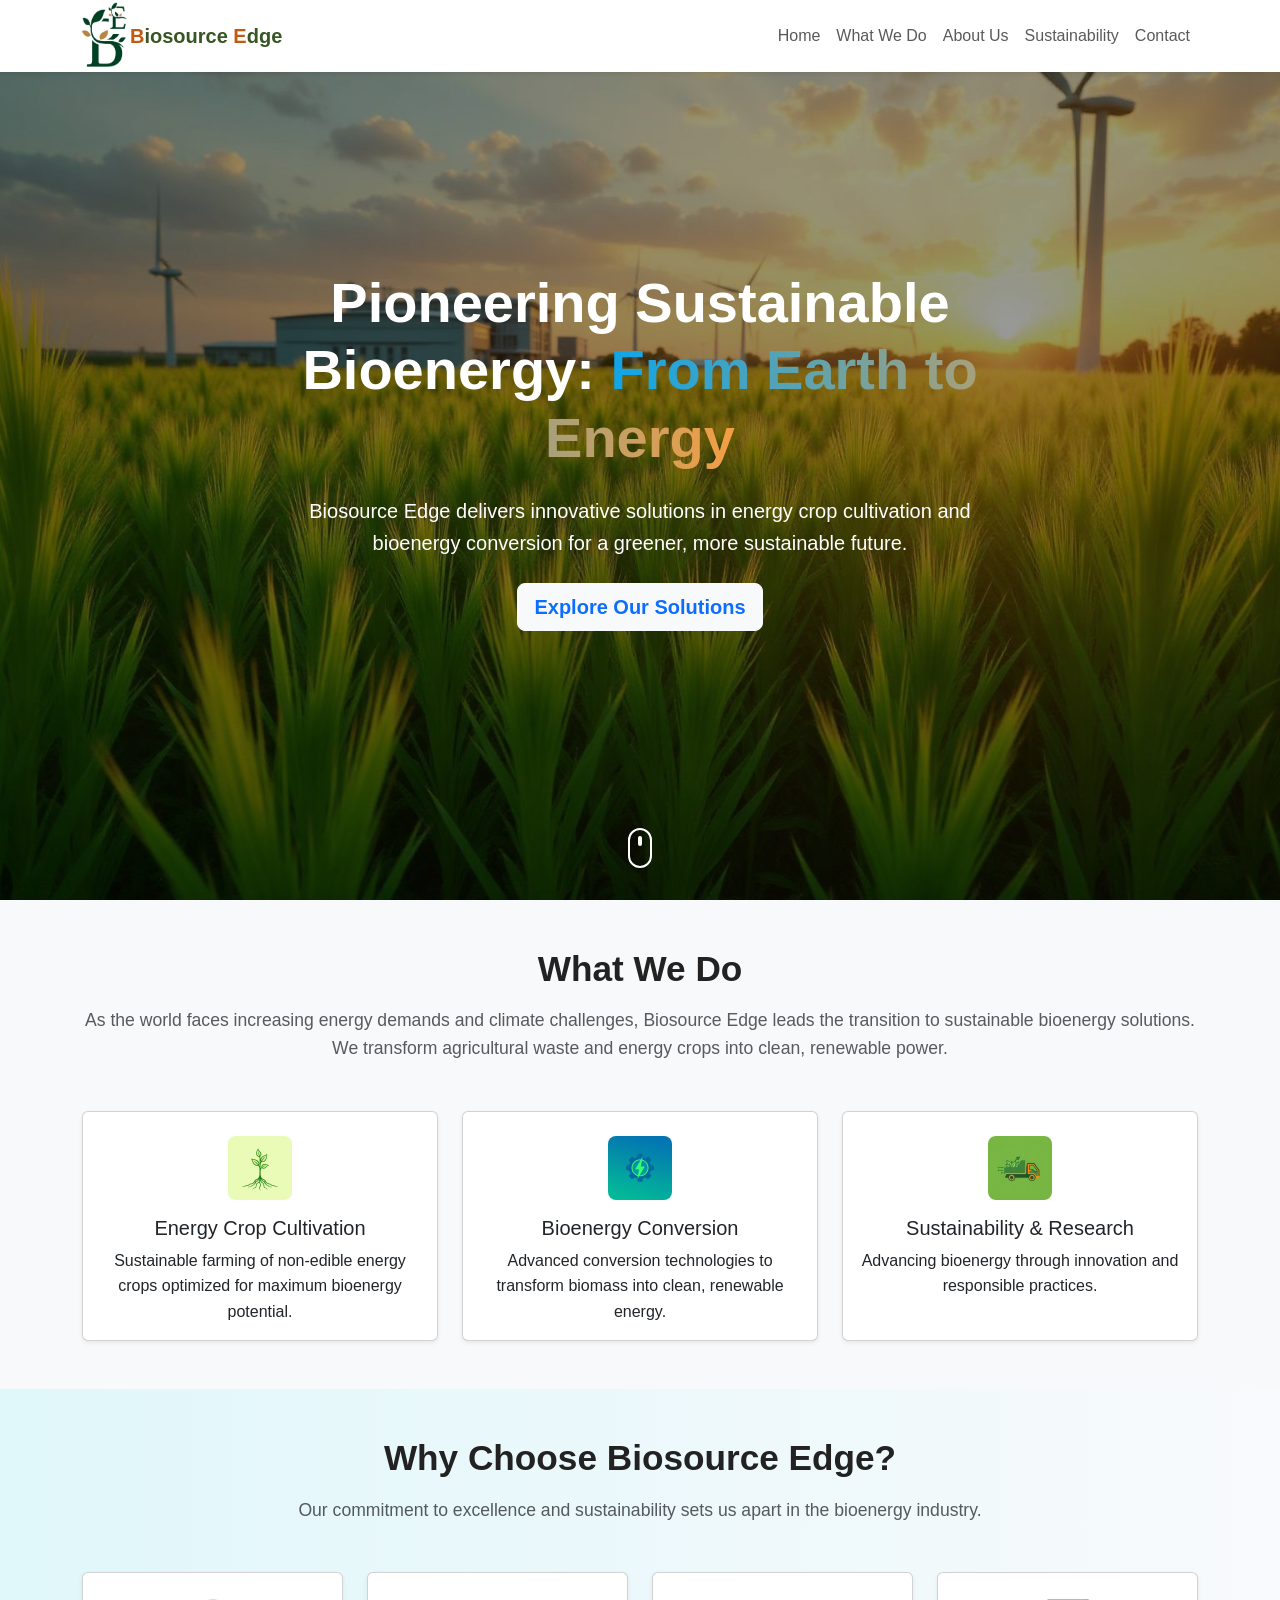
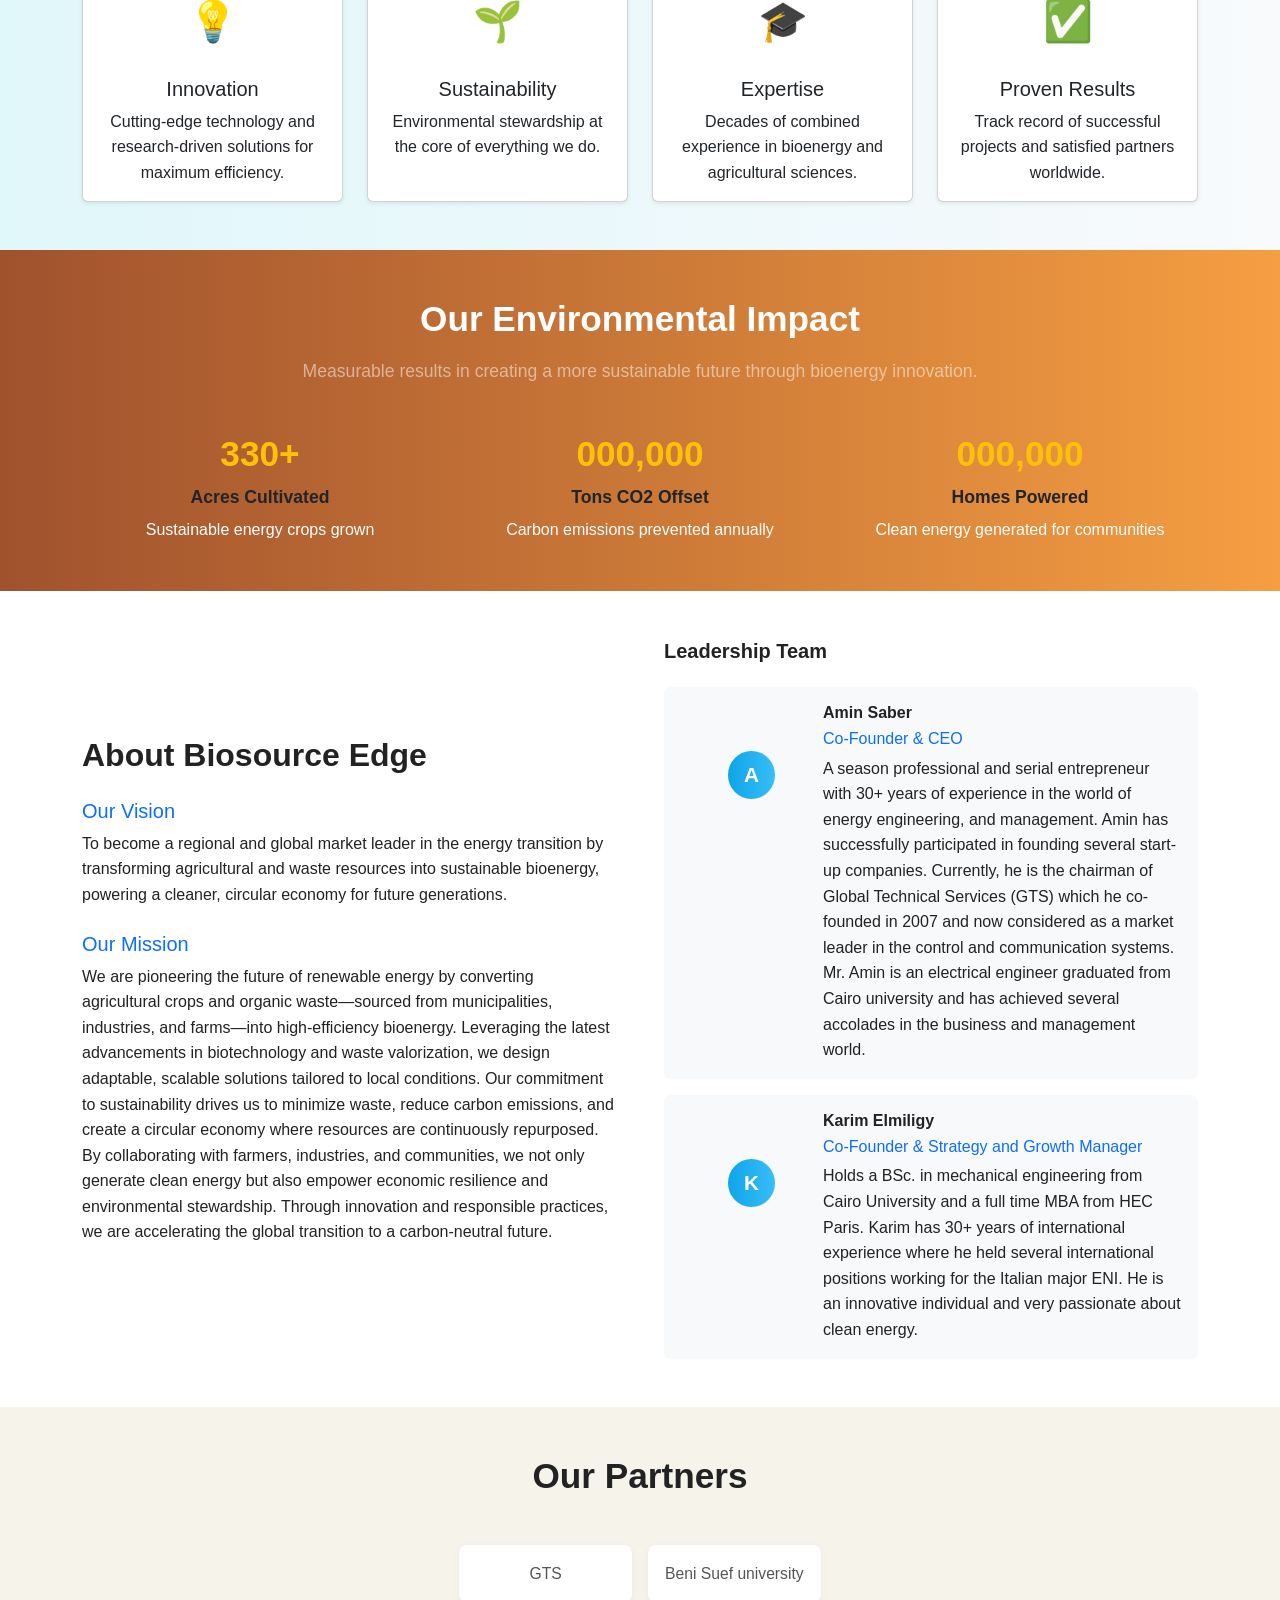
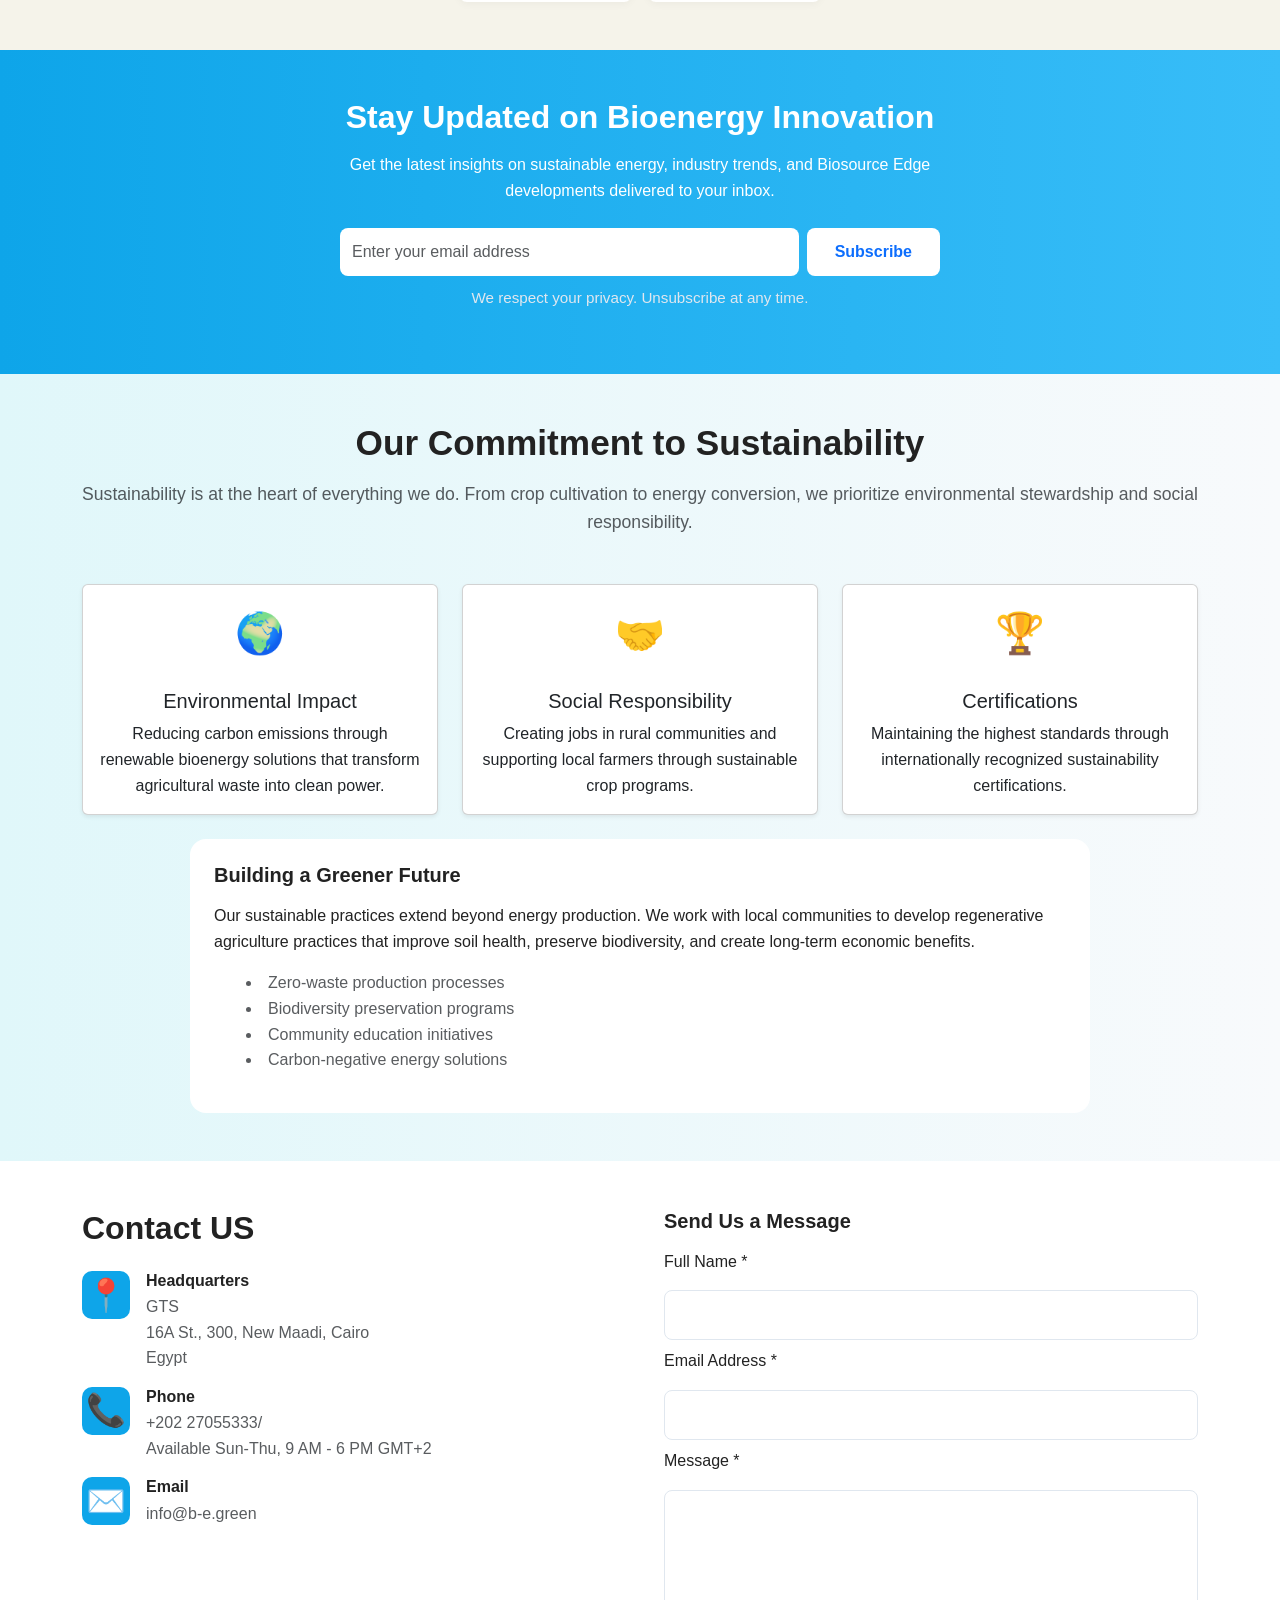
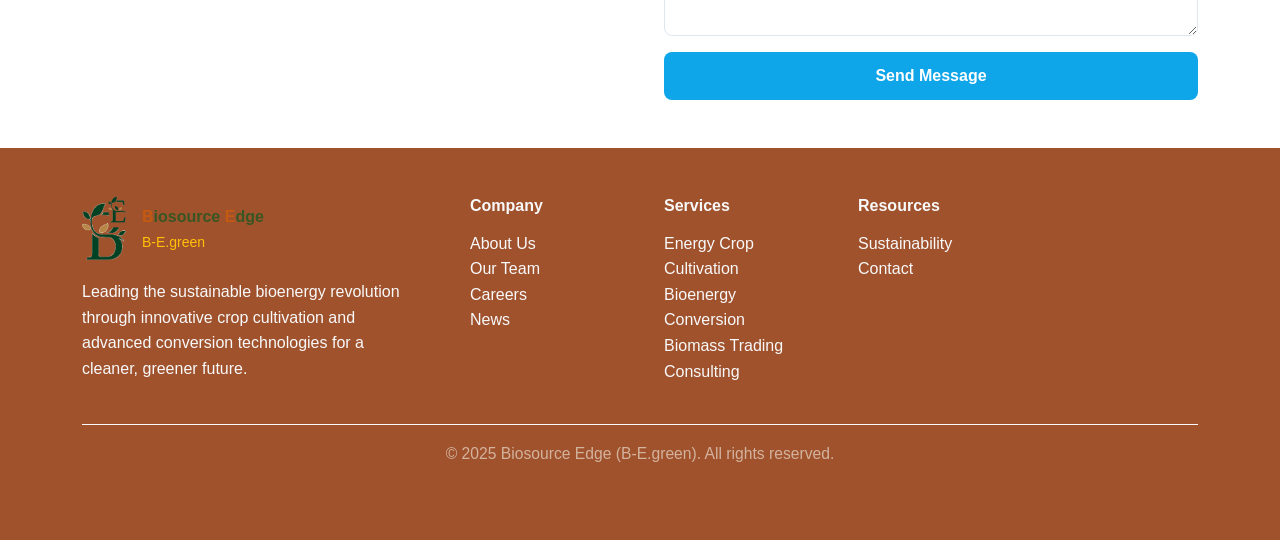
==== commit f0f47d67: "updated content" ====
--- a/docs/index.html
+++ b/docs/index.html
@@ -4,7 +4,7 @@
 <head>
     <meta charset="UTF-8">
     <meta name="viewport" content="width=device-width, initial-scale=1.0">
-    <title>Bioenergy Bloom</title>
+    <title>Biosource Edge</title>
     <!-- Bootstrap CSS -->
     <link href="https://cdn.jsdelivr.net/npm/bootstrap@5.3.2/dist/css/bootstrap.min.css" rel="stylesheet">
     
@@ -21,7 +21,7 @@
                 <!-- <span class="logo me-2">BE</span> -->
                 <img src="assets/Biosource Logo.png" class="card-img-top mx-auto " alt="BE" style="width: 3rem;">
                 <span>
-                    <span class="fw-bold">Biosource Edge</span><br>
+                    <span class="fw-bold" style="color: #C45911;">B<span style="color: #385623;">iosource</span> E<span style="color: #385623;">dge</span><br>
                     <!-- <span class="text-primary small">B-E.green</span> -->
                 </span>
             </a>
@@ -81,8 +81,8 @@
                             <h5 class="card-title">Energy Crop Cultivation</h5>
                             <p class="card-text">Sustainable farming of non-edible energy crops optimized for maximum
                                 bioenergy potential.</p>
-                            <div class="sustainability-metrics bg-primary bg-opacity-10 rounded p-2 mt-2 fw-semibold" data-bs-toggle="modal" data-bs-target="#energyCropsModal">
-                                Details</div>
+                            <!-- <div class="sustainability-metrics bg-primary bg-opacity-10 rounded p-2 mt-2 fw-semibold" data-bs-toggle="modal" data-bs-target="#energyCropsModal">
+                                Details</div> -->
                         </div>
                     </div>
                 </div>
@@ -95,8 +95,8 @@
                             <h5 class="card-title">Bioenergy Conversion</h5>
                             <p class="card-text">Advanced conversion technologies to transform biomass into clean,
                                 renewable energy.</p>
-                            <div class="sustainability-metrics bg-primary bg-opacity-10 rounded p-2 mt-2 fw-semibold" data-bs-toggle="modal" data-bs-target="#biomassEnergyModal">
-                                Details</div>
+                            <!-- <div class="sustainability-metrics bg-primary bg-opacity-10 rounded p-2 mt-2 fw-semibold" data-bs-toggle="modal" data-bs-target="#biomassEnergyModal">
+                                Details</div> -->
                         </div>
                     </div>
                 </div>
@@ -108,8 +108,8 @@
                         <div class="card-body">
                             <h5 class="card-title">Sustainability & Research</h5>
                             <p class="card-text">Advancing bioenergy through innovation and responsible practices.</p>
-                            <div class="sustainability-metrics bg-primary bg-opacity-10 rounded p-2 mt-2 fw-semibold" data-bs-toggle="modal" data-bs-target="#sustainabilityModal">
-                                Details</div>
+                            <!-- <div class="sustainability-metrics bg-primary bg-opacity-10 rounded p-2 mt-2 fw-semibold" data-bs-toggle="modal" data-bs-target="#sustainabilityModal">
+                                Details</div> -->
                         </div>
                     </div>
                 </div>
@@ -193,34 +193,34 @@
                     innovation.</p>
             </div>
             <div class="row g-4">
-                <div class="col-md-6 col-lg-3">
+                <div class="col-md-6 col-lg-4">
                     <div class="card h-100 text-center bg-transparent border-0">
-                        <div class="impact-number display-5 fw-bold text-warning">50,000+</div>
+                        <div class="impact-number display-5 fw-bold text-warning">330+</div>
                         <div class="impact-label fw-semibold">Acres Cultivated</div>
                         <div class="impact-desc">Sustainable energy crops grown</div>
                     </div>
                 </div>
-                <div class="col-md-6 col-lg-3">
+                <div class="col-md-6 col-lg-4">
                     <div class="card h-100 text-center bg-transparent border-0">
-                        <div class="impact-number display-5 fw-bold text-warning">250,000</div>
+                        <div class="impact-number display-5 fw-bold text-warning">000,000</div>
                         <div class="impact-label fw-semibold">Tons CO2 Offset</div>
                         <div class="impact-desc">Carbon emissions prevented annually</div>
                     </div>
                 </div>
-                <div class="col-md-6 col-lg-3">
+                <div class="col-md-6 col-lg-4">
                     <div class="card h-100 text-center bg-transparent border-0">
-                        <div class="impact-number display-5 fw-bold text-warning">125,000</div>
+                        <div class="impact-number display-5 fw-bold text-warning">000,000</div>
                         <div class="impact-label fw-semibold">Homes Powered</div>
                         <div class="impact-desc">Clean energy generated for communities</div>
                     </div>
                 </div>
-                <div class="col-md-6 col-lg-3">
+                <!-- <div class="col-md-6 col-lg-3">
                     <div class="card h-100 text-center bg-transparent border-0">
                         <div class="impact-number display-5 fw-bold text-warning">98%</div>
                         <div class="impact-label fw-semibold">Client Satisfaction</div>
                         <div class="impact-desc">Partners who continue working with us</div>
                     </div>
-                </div>
+                </div> -->
             </div>
         </div>
     </section>
@@ -247,15 +247,15 @@
                         <div>
                             <h6 class="fw-semibold mb-1">Amin Saber</h6>
                             <div class="text-primary mb-1">Co-Founder & CEO</div>
-                            <div>an experienced serial entrepreneur with 30+ years of experience in the world of energy engineering, and management. Amin has successfully participated in founding several start-up companies. Currently, he is the chairman of Global Technical Services (GTS) which he co-founded in 2007 and now considered as a market leader in the control and communication systems.  Mr. Amin is an electrical engineer graduated from Cairo university and has achieved several accolades in the business and management world.</div>
+                            <div>A season professional and serial entrepreneur with 30+ years of experience in the world of energy engineering, and management. Amin has successfully participated in founding several start-up companies. Currently, he is the chairman of Global Technical Services (GTS) which he co-founded in 2007 and now considered as a market leader in the control and communication systems.  Mr. Amin is an electrical engineer graduated from Cairo university and has achieved several accolades in the business and management world.</div>
                         </div>
                     </div>
                     <div class="d-flex align-items-start bg-light rounded p-3">
                         <div class="team-avatar m-5">K</div>
                         <div>
                             <h6 class="fw-semibold mb-1">Karim Elmiligy</h6>
-                            <div class="text-primary mb-1">Co-Founder & CEO</div>
-                            <div>holds a BSc. in mechanical engineering from Cairo University and a full time MBA from HEC Paris. Karim has 30+ years of international experience where he held several international positions working for the Italian major ENI. He is an innovative individual and very passionate about clean energy.</div>
+                            <div class="text-primary mb-1">Co-Founder & Strategy and Growth Manager</div>
+                            <div>Holds a BSc. in mechanical engineering from Cairo University and a full time MBA from HEC Paris. Karim has 30+ years of international experience where he held several international positions working for the Italian major ENI. He is an innovative individual and very passionate about clean energy.</div>
                         </div>
                     </div>
                 </div>
@@ -264,10 +264,10 @@
     </section>
 
     <!-- Testimonials Section (Bootstrap) -->
-    <section class="testimonials-section py-5 bg-light">
+    <section class="testimonials-section py-5 bg-gray">
         <div class="container">
             <div class="section-header mb-5 text-center">
-                <h2 class="fw-bold mb-3">What Our Partners Say</h2>
+                <h2 class="fw-bold mb-3">Our Partners</h2>
                 <!-- <p class="text-muted">Hear from the organizations we've helped transform their energy future.</p> -->
             </div>
             <!-- <div class="row g-4 mb-4">
@@ -307,15 +307,15 @@
                 </div>
             </div> -->
             <div class="partners-section text-center">
-                <h5 class="fw-bold mb-3">Trusted Partners</h5>
+                <!-- <h5 class="fw-bold mb-3">Trusted Partners</h5> -->
                 <div class="row g-3 justify-content-center">
                     <div class="col-6 col-md-2">
-                        <div class="partner-card">GreenTech Industries</div>
+                        <div class="partner-card">GTS</div>
                     </div>
                     <div class="col-6 col-md-2">
-                        <div class="partner-card">EcoFarm Collective</div>
-                    </div>
-                    <div class="col-6 col-md-2">
+                        <div class="partner-card">Beni Suef university</div>
+                    </div>
+                    <!-- <div class="col-6 col-md-2">
                         <div class="partner-card">Renewable Energy Partners</div>
                     </div>
                     <div class="col-6 col-md-2">
@@ -326,7 +326,7 @@
                     </div>
                     <div class="col-6 col-md-2">
                         <div class="partner-card">Clean Future Solutions</div>
-                    </div>
+                    </div> -->
                 </div>
             </div>
         </div>
@@ -428,8 +428,8 @@
                             <h5 class="card-title">Environmental Impact</h5>
                             <p class="card-text">Reducing carbon emissions through renewable bioenergy solutions that
                                 transform agricultural waste into clean power.</p>
-                            <div class="sustainability-metrics bg-primary bg-opacity-10 rounded p-2 mt-2 fw-semibold">
-                                250,000 tons CO2 reduced annually</div>
+                            <!-- <div class="sustainability-metrics bg-primary bg-opacity-10 rounded p-2 mt-2 fw-semibold">
+                                250,000 tons CO2 reduced annually</div> -->
                         </div>
                     </div>
                 </div>
@@ -440,8 +440,8 @@
                             <h5 class="card-title">Social Responsibility</h5>
                             <p class="card-text">Creating jobs in rural communities and supporting local farmers through
                                 sustainable crop programs.</p>
-                            <div class="sustainability-metrics bg-primary bg-opacity-10 rounded p-2 mt-2 fw-semibold">
-                                500+ rural jobs created</div>
+                            <!-- <div class="sustainability-metrics bg-primary bg-opacity-10 rounded p-2 mt-2 fw-semibold">
+                                500+ rural jobs created</div> -->
                         </div>
                     </div>
                 </div>
@@ -452,8 +452,8 @@
                             <h5 class="card-title">Certifications</h5>
                             <p class="card-text">Maintaining the highest standards through internationally recognized
                                 sustainability certifications.</p>
-                            <div class="sustainability-metrics bg-primary bg-opacity-10 rounded p-2 mt-2 fw-semibold">
-                                ISO 14001, ISCC certified</div>
+                            <!-- <div class="sustainability-metrics bg-primary bg-opacity-10 rounded p-2 mt-2 fw-semibold">
+                                ISO 14001, ISCC certified</div> -->
                         </div>
                     </div>
                 </div>
@@ -469,7 +469,7 @@
                     <li>Community education initiatives</li>
                     <li>Carbon-negative energy solutions</li>
                 </ul>
-                <div class="row g-3">
+                <!-- <div class="row g-3">
                     <div class="col-6 col-md-3 text-center"><span class="fw-bold text-primary">100%</span><br>Renewable
                         Energy</div>
                     <div class="col-6 col-md-3 text-center"><span class="fw-bold text-primary">75%</span><br>Waste
@@ -478,7 +478,7 @@
                         Farms</div>
                     <div class="col-6 col-md-3 text-center"><span class="fw-bold text-primary">25</span><br>Countries
                         Served</div>
-                </div>
+                </div> -->
             </div>
         </div>
     </section>
@@ -488,30 +488,29 @@
         <div class="container">
             <div class="row g-5">
                 <div class="col-lg-6">
-                    <h2 class="fw-bold mb-4">Get In Touch</h2>
-                    <p class="mb-4">Ready to explore sustainable bioenergy solutions? Our team of experts is here to
-                        help you develop the perfect energy strategy for your needs.</p>
+                    <h2 class="fw-bold mb-4">Contact US </h2>
+                    <!-- <p class="mb-4">Ready to explore sustainable bioenergy solutions? Our team of experts is here to
+                        help you develop the perfect energy strategy for your needs.</p> -->
                     <div class="contact-details mt-4">
                         <div class="d-flex align-items-start mb-3">
                             <div class="contact-icon me-3">📍</div>
                             <div>
                                 <h6 class="fw-semibold mb-1">Headquarters</h6>
-                                <div class="text-muted">123 Sustainable Energy Boulevard<br>Green Valley, CA
-                                    94533<br>United States</div>
+                                <div class="text-muted">GTS<br>16A St., 300, New Maadi, Cairo<br>Egypt</div>
                             </div>
                         </div>
                         <div class="d-flex align-items-start mb-3">
                             <div class="contact-icon me-3">📞</div>
                             <div>
                                 <h6 class="fw-semibold mb-1">Phone</h6>
-                                <div class="text-muted">+1 (555) 123-4567<br>Available Mon-Fri, 9 AM - 6 PM PST</div>
+                                <div class="text-muted">+202 27055333/<br>Available Sun-Thu, 9 AM - 6 PM GMT+2</div>
                             </div>
                         </div>
                         <div class="d-flex align-items-start mb-3">
                             <div class="contact-icon me-3">✉️</div>
                             <div>
                                 <h6 class="fw-semibold mb-1">Email</h6>
-                                <div class="text-muted">info@b-e.green<br>partnerships@b-e.green</div>
+                                <div class="text-muted">info@b-e.green</div>
                             </div>
                         </div>
                     </div>
@@ -548,7 +547,7 @@
                         <img src="assets/Biosource Logo.png" class="card-img-top " alt="BE" style="width: 3rem;">
 
                         <span>
-                            <span class="fw-bold">Biosource Edge</span><br>
+                            <span class="fw-bold" style="color: #C45911;">B<span style="color: #385623;">iosource</span> E<span style="color: #385623;">dge</span></span><br>
                             <span class="text-warning small">B-E.green</span>
                         </span>
                     </div>
